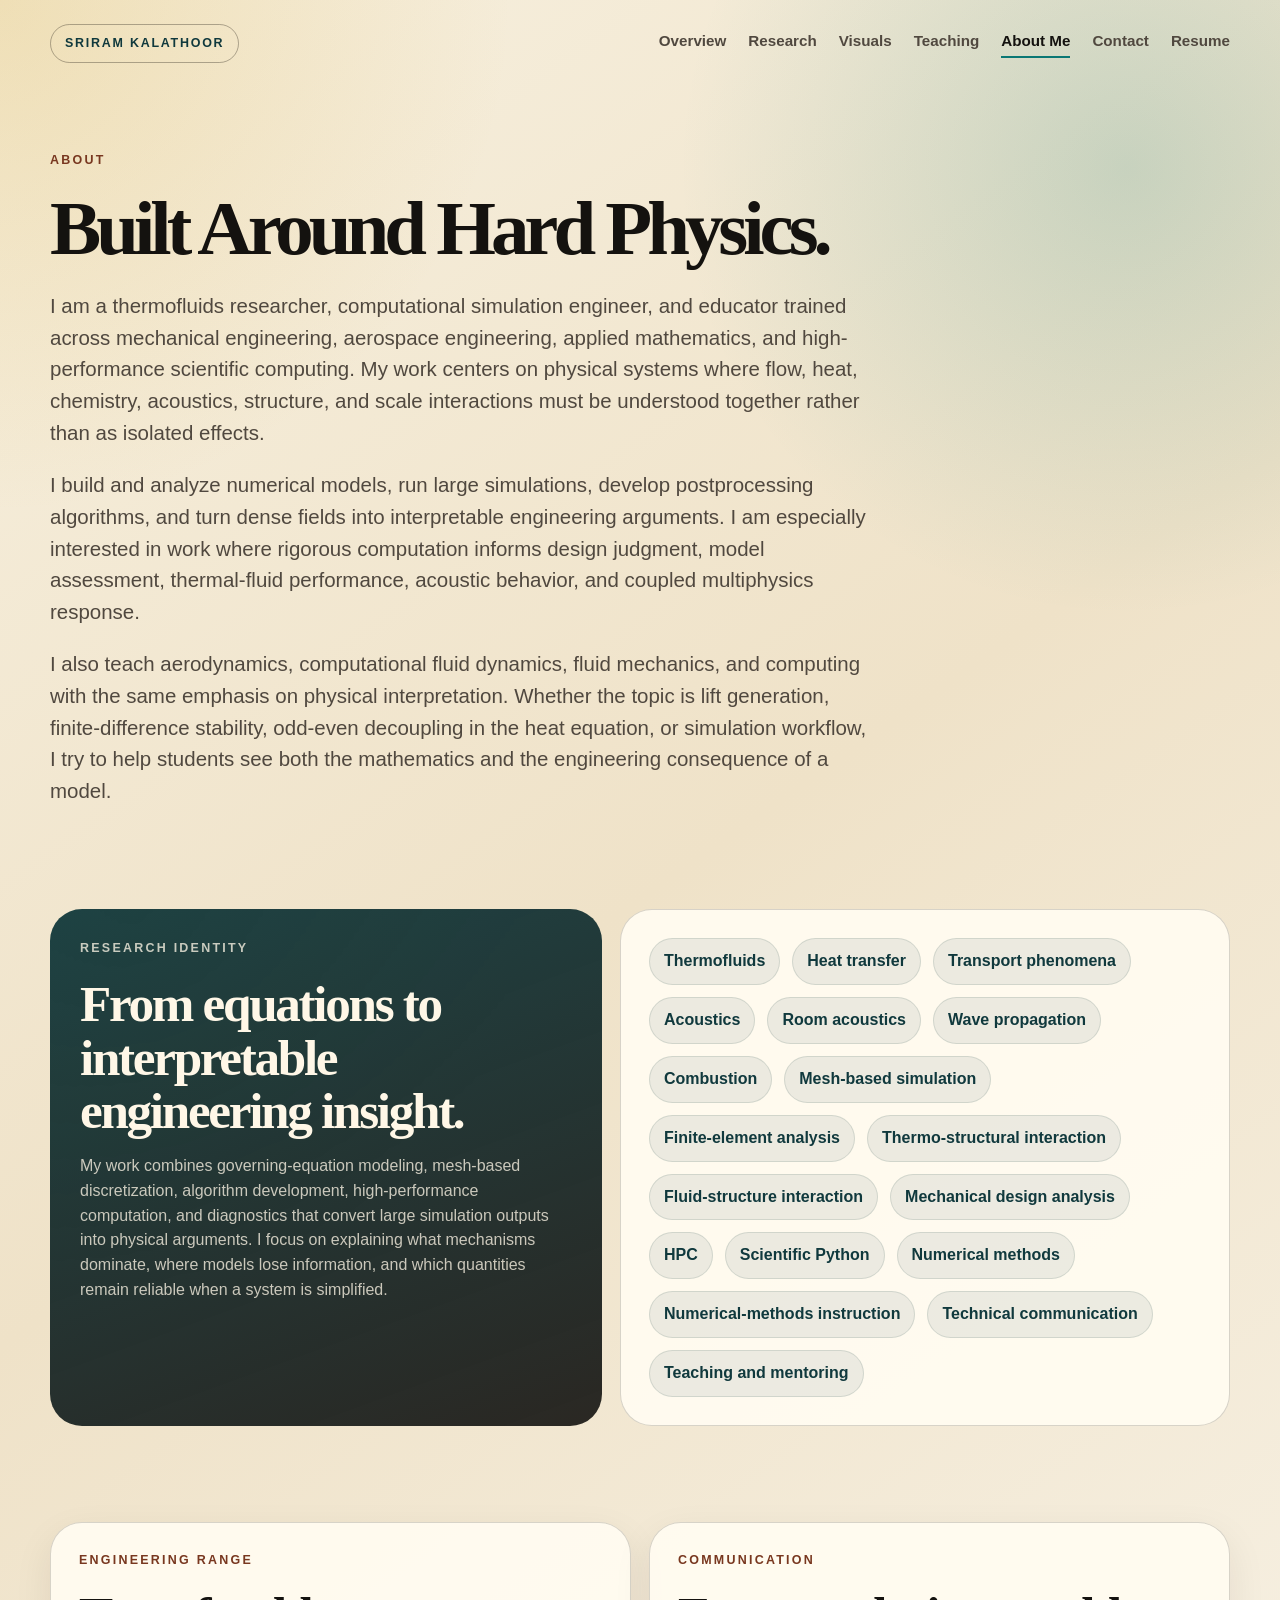
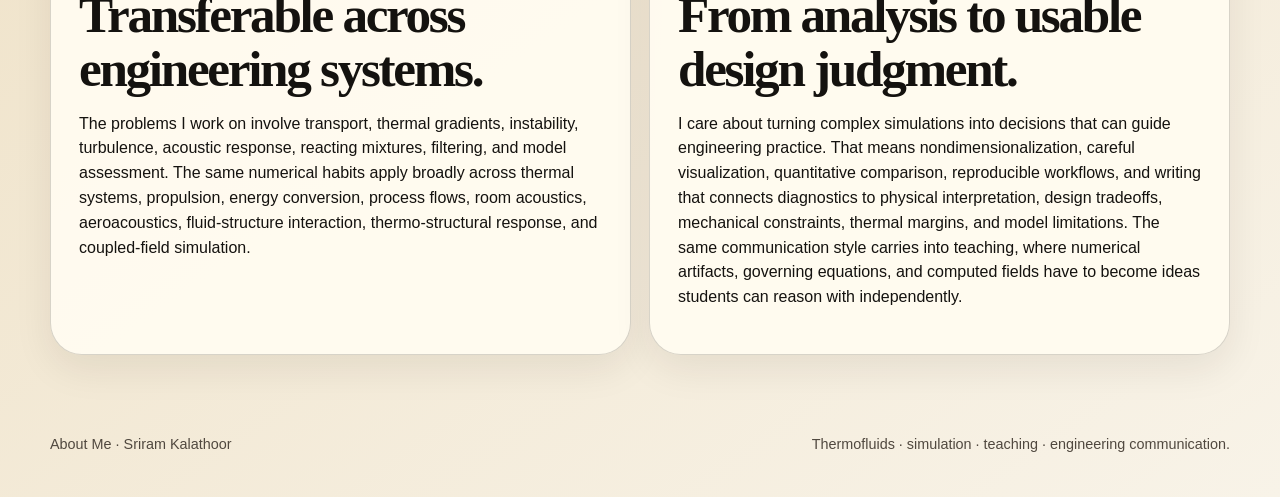
==== about.html @ eb6bb60a "Align page footers with content" ====
<!doctype html>
<html lang="en">
  <head>
    <meta charset="utf-8" />
    <meta name="viewport" content="width=device-width, initial-scale=1" />
    <title>About | Sriram Kalathoor</title>
    <meta
      name="description"
      content="About Sriram Kalathoor: thermofluids researcher, computational simulation engineer, instructor, mentor, and applied numerical-modeling specialist."
    />
    <link rel="stylesheet" href="styles.css?v=20260517-contact" />
  </head>
  <body>
    <header class="site-header">
      <nav class="nav">
        <a class="brand" href="index.html">Sriram Kalathoor</a>
        <div class="nav-links">
          <a href="index.html">Overview</a>
          <a href="research.html">Research</a>
          <a href="media.html">Visuals</a>
          <a href="teaching.html">Teaching</a>
          <a aria-current="page" href="about.html">About Me</a>
          <a href="contact.html">Contact</a>
          <a href="resume.html">Resume</a>
        </div>
      </nav>
    </header>

    <main>
      <section class="page-hero">
        <p class="eyebrow">About</p>
        <h1>Built Around Hard Physics.</h1>
        <p>
          I am a thermofluids researcher, computational simulation engineer, and educator trained across mechanical
          engineering, aerospace engineering, applied mathematics, and high-performance scientific computing. My work
          centers on physical systems where flow, heat, chemistry, acoustics, structure, and scale interactions must be
          understood together rather than as isolated effects.
        </p>
        <p>
          I build and analyze numerical models, run large simulations, develop postprocessing algorithms, and turn dense
          fields into interpretable engineering arguments. I am especially interested in work where rigorous computation
          informs design judgment, model assessment, thermal-fluid performance, acoustic behavior, and coupled
          multiphysics response.
        </p>
        <p>
          I also teach aerodynamics, computational fluid dynamics, fluid mechanics, and computing with the same emphasis
          on physical interpretation. Whether the topic is lift generation, finite-difference stability, odd-even
          decoupling in the heat equation, or simulation workflow, I try to help students see both the mathematics and
          the engineering consequence of a model.
        </p>
      </section>

      <section class="section split-section">
        <article class="callout">
          <p class="eyebrow">Research identity</p>
          <h2>From equations to interpretable engineering insight.</h2>
          <p>
            My work combines governing-equation modeling, mesh-based discretization, algorithm development,
            high-performance computation, and diagnostics that convert large simulation outputs into physical arguments.
            I focus on explaining what mechanisms dominate, where models lose information, and which quantities remain
            reliable when a system is simplified.
          </p>
        </article>
        <div class="capability-list">
          <span>Thermofluids</span>
          <span>Heat transfer</span>
          <span>Transport phenomena</span>
          <span>Acoustics</span>
          <span>Room acoustics</span>
          <span>Wave propagation</span>
          <span>Combustion</span>
          <span>Mesh-based simulation</span>
          <span>Finite-element analysis</span>
          <span>Thermo-structural interaction</span>
          <span>Fluid-structure interaction</span>
          <span>Mechanical design analysis</span>
          <span>HPC</span>
          <span>Scientific Python</span>
          <span>Numerical methods</span>
          <span>Numerical-methods instruction</span>
          <span>Technical communication</span>
          <span>Teaching and mentoring</span>
        </div>
      </section>

      <section class="section resume-grid">
        <article class="resume-panel">
          <p class="eyebrow">Engineering range</p>
          <h2>Transferable across engineering systems.</h2>
          <p>
            The problems I work on involve transport, thermal gradients, instability, turbulence, acoustic response,
            reacting mixtures, filtering, and model assessment. The same numerical habits apply broadly across thermal
            systems, propulsion, energy conversion, process flows, room acoustics, aeroacoustics, fluid-structure interaction,
            thermo-structural response, and coupled-field simulation.
          </p>
        </article>

        <article class="resume-panel">
          <p class="eyebrow">Communication</p>
          <h2>From analysis to usable design judgment.</h2>
          <p>
            I care about turning complex simulations into decisions that can guide engineering practice. That means
            nondimensionalization, careful visualization, quantitative comparison, reproducible workflows, and writing
            that connects diagnostics to physical interpretation, design tradeoffs, mechanical constraints, thermal
            margins, and model limitations. The same communication style carries into teaching, where numerical artifacts,
            governing equations, and computed fields have to become ideas students can reason with independently.
          </p>
        </article>
      </section>
    </main>

    <footer class="footer">
      <span>About Me · Sriram Kalathoor</span>
      <span>Thermofluids · simulation · teaching · engineering communication.</span>
    </footer>

    <script src="script.js"></script>
  </body>
</html>
---- styles.css ----
:root {
  --ink: #14120f;
  --ink-soft: #50483f;
  --paper: #f4efe4;
  --paper-deep: #e2d5bd;
  --panel: rgba(255, 251, 240, 0.82);
  --panel-strong: rgba(255, 251, 240, 0.96);
  --line: rgba(36, 30, 22, 0.18);
  --line-strong: rgba(36, 30, 22, 0.34);
  --ember: #b85f2a;
  --oxide: #78371f;
  --teal: #0a7774;
  --deep: #10393d;
  --gold: #d6a935;
  --shadow: 0 24px 70px rgba(41, 31, 18, 0.15);
  --radius-xl: 32px;
  --radius-lg: 22px;
  --radius-md: 16px;
  color-scheme: light;
}

* {
  box-sizing: border-box;
}

html {
  scroll-behavior: smooth;
}

body {
  margin: 0;
  background:
    radial-gradient(circle at top left, rgba(214, 169, 53, 0.24), transparent 32rem),
    radial-gradient(circle at 88% 8%, rgba(10, 119, 116, 0.18), transparent 28rem),
    linear-gradient(145deg, #f7f0df 0%, #efe2c8 45%, #f8f3e8 100%);
  color: var(--ink);
  font-family: "Avenir Next", "Gill Sans", "Trebuchet MS", sans-serif;
  line-height: 1.55;
  min-height: 100vh;
}

a {
  color: inherit;
  text-decoration: none;
}

button {
  font: inherit;
}

.site-shell {
  width: min(1180px, calc(100% - 40px));
  margin: 0 auto;
}

.site-header,
main,
.footer {
  width: min(1180px, calc(100% - 40px));
  margin: 0 auto;
}

.nav {
  align-items: center;
  display: flex;
  justify-content: space-between;
  padding: 24px 0 12px;
}

.brand {
  border: 1px solid var(--line-strong);
  border-radius: 999px;
  color: var(--deep);
  font-size: 0.78rem;
  font-weight: 800;
  letter-spacing: 0.14em;
  padding: 9px 14px;
  text-transform: uppercase;
}

.nav-links {
  align-items: center;
  display: flex;
  gap: 22px;
  color: var(--ink-soft);
  font-size: 0.95rem;
  font-weight: 700;
}

.nav-links a {
  border-bottom: 2px solid transparent;
  padding-bottom: 3px;
}

.nav-links a:hover {
  border-color: var(--ember);
  color: var(--ink);
}

.nav-links a[aria-current="page"] {
  border-color: var(--teal);
  color: var(--ink);
}

.hero {
  display: grid;
  gap: 38px;
  grid-template-columns: minmax(0, 1.25fr) minmax(320px, 0.75fr);
  padding: 72px 0 54px;
}

.hero-wide {
  grid-template-columns: minmax(0, 1.15fr) minmax(320px, 0.85fr);
}

.eyebrow {
  color: var(--oxide);
  font-size: 0.78rem;
  font-weight: 900;
  letter-spacing: 0.18em;
  margin: 0 0 18px;
  text-transform: uppercase;
}

h1,
h2,
h3 {
  font-family: "Iowan Old Style", "Palatino", "Georgia", serif;
  line-height: 1.05;
  margin: 0;
}

h1 {
  font-size: clamp(3rem, 7vw, 6.9rem);
  letter-spacing: -0.075em;
  max-width: 980px;
}

.hero-subtitle {
  color: var(--ink-soft);
  font-size: clamp(1.08rem, 2vw, 1.36rem);
  margin: 28px 0 0;
  max-width: 760px;
}

.hero-actions {
  display: flex;
  flex-wrap: wrap;
  gap: 12px;
  margin-top: 32px;
}

.button {
  align-items: center;
  border: 1px solid var(--line-strong);
  border-radius: 999px;
  display: inline-flex;
  font-weight: 850;
  min-height: 44px;
  padding: 11px 18px;
  transition: transform 180ms ease, box-shadow 180ms ease, background 180ms ease;
}

.button.primary {
  background: var(--ink);
  border-color: var(--ink);
  color: var(--paper);
  box-shadow: 0 12px 30px rgba(20, 18, 15, 0.18);
}

.button.secondary {
  background: rgba(255, 251, 240, 0.54);
  color: var(--deep);
}

.button:hover {
  transform: translateY(-2px);
}

.hero-card {
  align-self: end;
  background:
    linear-gradient(160deg, rgba(255, 251, 240, 0.9), rgba(255, 251, 240, 0.62)),
    repeating-linear-gradient(135deg, rgba(20, 18, 15, 0.05) 0 1px, transparent 1px 12px);
  border: 1px solid var(--line);
  border-radius: var(--radius-xl);
  box-shadow: var(--shadow);
  padding: 28px;
  position: relative;
  overflow: hidden;
}

.hero-panel {
  align-self: end;
  background:
    linear-gradient(160deg, rgba(255, 251, 240, 0.9), rgba(255, 251, 240, 0.62)),
    repeating-linear-gradient(135deg, rgba(20, 18, 15, 0.05) 0 1px, transparent 1px 12px);
  border: 1px solid var(--line);
  border-radius: var(--radius-xl);
  box-shadow: var(--shadow);
  display: grid;
  gap: 14px;
  overflow: hidden;
  padding: 28px;
  position: relative;
}

.hero-panel::before {
  background: linear-gradient(135deg, var(--ember), var(--teal));
  border-radius: 999px;
  content: "";
  height: 150px;
  opacity: 0.18;
  position: absolute;
  right: -55px;
  top: -55px;
  width: 150px;
}

.orb {
  border-radius: 999px;
  filter: blur(2px);
  opacity: 0.38;
  position: absolute;
}

.orb-one {
  background: var(--gold);
  height: 110px;
  left: -46px;
  top: 24px;
  width: 110px;
}

.orb-two {
  background: var(--teal);
  bottom: -52px;
  height: 140px;
  right: 60px;
  width: 140px;
}

.hero-panel .metric {
  backdrop-filter: blur(10px);
  position: relative;
  z-index: 1;
}

.metric-value {
  display: block;
  font-family: "Iowan Old Style", "Palatino", "Georgia", serif;
  font-size: 2rem;
  font-weight: 900;
  line-height: 1;
}

.metric-label {
  color: var(--ink-soft);
  display: block;
  font-size: 0.84rem;
  font-weight: 750;
  margin-top: 7px;
}

.hero-text {
  color: var(--ink-soft);
  font-size: clamp(1.08rem, 2vw, 1.36rem);
  margin: 28px 0 0;
  max-width: 760px;
}

.hero-card::before {
  background: linear-gradient(135deg, var(--ember), var(--teal));
  border-radius: 999px;
  content: "";
  height: 130px;
  opacity: 0.18;
  position: absolute;
  right: -45px;
  top: -45px;
  width: 130px;
}

.metric-grid {
  display: grid;
  gap: 14px;
  grid-template-columns: repeat(2, minmax(0, 1fr));
  margin-top: 22px;
}

.metric {
  background: rgba(255, 251, 240, 0.68);
  border: 1px solid var(--line);
  border-radius: 18px;
  padding: 16px;
}

.metric strong {
  display: block;
  font-family: "Iowan Old Style", "Palatino", "Georgia", serif;
  font-size: 2rem;
  line-height: 1;
}

.metric span {
  color: var(--ink-soft);
  display: block;
  font-size: 0.84rem;
  font-weight: 750;
  margin-top: 7px;
}

.section {
  padding: 48px 0;
}

.page-hero {
  padding: 76px 0 34px;
}

.page-hero h1 {
  font-size: clamp(2.7rem, 6vw, 5.8rem);
  letter-spacing: -0.065em;
  max-width: 980px;
}

.page-hero p:not(.eyebrow) {
  color: var(--ink-soft);
  font-size: clamp(1.05rem, 2vw, 1.28rem);
  max-width: 820px;
}

.section-header {
  align-items: end;
  display: flex;
  gap: 24px;
  justify-content: space-between;
  margin-bottom: 24px;
}

.section-heading {
  margin-bottom: 24px;
}

.section-heading h2 {
  font-size: clamp(2rem, 4vw, 3.5rem);
  letter-spacing: -0.045em;
  max-width: 920px;
}

.section-heading p:not(.eyebrow),
.section-note {
  color: var(--ink-soft);
  max-width: 680px;
}

.section-header h2 {
  font-size: clamp(2rem, 4vw, 3.5rem);
  letter-spacing: -0.045em;
}

.section-header p {
  color: var(--ink-soft);
  margin: 0;
  max-width: 560px;
}

.theme-grid {
  display: grid;
  gap: 16px;
  grid-template-columns: repeat(4, minmax(0, 1fr));
}

.theme-card {
  background: var(--panel);
  border: 1px solid var(--line);
  border-radius: var(--radius-lg);
  padding: 22px;
}

.theme-card h3 {
  font-size: 1.45rem;
  letter-spacing: -0.025em;
}

.theme-card p {
  color: var(--ink-soft);
  margin: 12px 0 0;
}

.split-section {
  align-items: stretch;
  display: grid;
  gap: 18px;
  grid-template-columns: minmax(0, 0.95fr) minmax(0, 1.05fr);
}

.callout {
  background:
    linear-gradient(160deg, rgba(16, 57, 61, 0.94), rgba(20, 18, 15, 0.9)),
    radial-gradient(circle at 15% 0%, rgba(214, 169, 53, 0.34), transparent 24rem);
  border-radius: var(--radius-xl);
  color: #fff7e7;
  padding: 30px;
}

.callout .eyebrow,
.callout p {
  color: rgba(255, 247, 231, 0.76);
}

.callout h2 {
  font-size: clamp(2rem, 4vw, 3.6rem);
  letter-spacing: -0.045em;
}

.capability-list {
  align-content: start;
  background: var(--panel-strong);
  border: 1px solid var(--line);
  border-radius: var(--radius-xl);
  display: flex;
  flex-wrap: wrap;
  gap: 12px;
  padding: 28px;
}

.capability-list span {
  background: rgba(16, 57, 61, 0.08);
  border: 1px solid rgba(16, 57, 61, 0.12);
  border-radius: 999px;
  color: var(--deep);
  font-weight: 850;
  padding: 10px 14px;
}

.research-grid {
  display: grid;
  gap: 16px;
  grid-template-columns: repeat(4, minmax(0, 1fr));
}

.research-card {
  background: var(--panel);
  border: 1px solid var(--line);
  border-radius: var(--radius-lg);
  min-height: 260px;
  padding: 22px;
}

.research-card h3 {
  font-size: 1.45rem;
  letter-spacing: -0.025em;
  margin-top: 30px;
}

.research-card p {
  color: var(--ink-soft);
  margin: 12px 0 0;
}

.card-index {
  color: var(--ember);
  font-family: "Iowan Old Style", "Palatino", "Georgia", serif;
  font-size: 2.2rem;
  font-weight: 900;
}

.filters {
  display: flex;
  flex-wrap: wrap;
  gap: 10px;
  margin-bottom: 24px;
}

.filter-button {
  background: rgba(255, 251, 240, 0.55);
  border: 1px solid var(--line);
  border-radius: 999px;
  color: var(--ink-soft);
  cursor: pointer;
  font-size: 0.9rem;
  font-weight: 850;
  padding: 10px 14px;
}

.filter-button.active {
  background: var(--deep);
  border-color: var(--deep);
  color: #fff8e7;
}

.paper-grid {
  display: grid;
  gap: 18px;
  grid-template-columns: repeat(3, minmax(0, 1fr));
}

.compact-heading {
  margin-top: 28px;
}

.case-grid {
  display: grid;
  gap: 20px;
  grid-template-columns: repeat(2, minmax(0, 1fr));
  margin-bottom: 36px;
}

.mixed-research-grid {
  display: grid;
  gap: 18px;
  grid-template-columns: repeat(3, minmax(0, 1fr));
}

.mixed-research-grid .case-card,
.mixed-research-grid .paper-card {
  min-height: 330px;
}

.mixed-research-grid .case-card {
  border-radius: var(--radius-lg);
  padding: 22px;
}

.mixed-research-grid .case-card h3 {
  font-size: 1.46rem;
  letter-spacing: -0.025em;
}

.mixed-research-grid .case-media img,
.mixed-research-grid .case-media video,
.mixed-research-grid .inline-figure img {
  height: 225px;
  max-height: none;
}

.mixed-research-grid .case-media.two-up {
  grid-template-columns: repeat(2, minmax(0, 1fr));
}

.case-card {
  background:
    linear-gradient(180deg, var(--panel-strong), rgba(255, 251, 240, 0.74)),
    linear-gradient(90deg, rgba(10, 119, 116, 0.08), transparent);
  border: 1px solid var(--line);
  border-radius: var(--radius-xl);
  box-shadow: 0 14px 38px rgba(41, 31, 18, 0.08);
  display: flex;
  flex-direction: column;
  gap: 14px;
  padding: 20px;
}

.case-card.hidden {
  display: none;
}

.case-card h3 {
  font-size: clamp(1.6rem, 3vw, 2.25rem);
  letter-spacing: -0.035em;
}

.case-card p {
  color: var(--ink-soft);
  margin: 0;
}

.stacked-flow-card .case-media img,
.stacked-flow-card .case-media video {
  max-height: 260px;
}

.case-media {
  display: grid;
  gap: 10px;
}

.case-media.two-up {
  grid-template-columns: repeat(2, minmax(0, 1fr));
}

.case-media img,
.case-media video,
.inline-figure img {
  background: rgba(20, 18, 15, 0.08);
  border: 1px solid var(--line);
  border-radius: 18px;
  display: block;
  height: 100%;
  max-height: 330px;
  object-fit: cover;
  width: 100%;
}

.case-media video {
  aspect-ratio: 16 / 9;
}

.inline-figure {
  margin: auto 0 0;
}

.paper-card {
  background:
    linear-gradient(180deg, var(--panel-strong), rgba(255, 251, 240, 0.72)),
    linear-gradient(90deg, rgba(184, 95, 42, 0.1), transparent);
  border: 1px solid var(--line);
  border-radius: var(--radius-lg);
  box-shadow: 0 14px 38px rgba(41, 31, 18, 0.08);
  display: flex;
  flex-direction: column;
  min-height: 310px;
  padding: 22px;
  transition: border-color 180ms ease, transform 180ms ease, opacity 180ms ease;
}

.paper-card.hidden {
  display: none;
}

.paper-card:hover {
  border-color: rgba(184, 95, 42, 0.62);
  transform: translateY(-4px);
}

.paper-kicker {
  color: var(--teal);
  font-size: 0.76rem;
  font-weight: 900;
  letter-spacing: 0.13em;
  text-transform: uppercase;
}

.paper-card h3 {
  font-size: 1.46rem;
  letter-spacing: -0.025em;
  margin-top: 12px;
}

.paper-card p {
  color: var(--ink-soft);
  margin: 14px 0 0;
}

.paper-card.feature {
  background:
    linear-gradient(160deg, rgba(16, 57, 61, 0.94), rgba(20, 18, 15, 0.9)),
    radial-gradient(circle at 20% 0%, rgba(214, 169, 53, 0.34), transparent 26rem);
  color: #fff7e7;
}

.paper-card.feature p,
.paper-card.feature .paper-tag {
  color: rgba(255, 247, 231, 0.74);
}

.paper-card.feature .tag {
  background: rgba(255, 247, 231, 0.08);
  border-color: rgba(255, 247, 231, 0.18);
  color: #fff7e7;
}

.paper-card.feature a,
.paper-card.feature .paper-link {
  color: #ffe1a0;
}

.mixed-research-grid .accent-card {
  background:
    linear-gradient(160deg, rgba(16, 57, 61, 0.94), rgba(20, 18, 15, 0.9)),
    radial-gradient(circle at 20% 0%, rgba(214, 169, 53, 0.34), transparent 26rem);
  color: #fff7e7;
}

.mixed-research-grid .accent-card p,
.mixed-research-grid .accent-card .paper-tag {
  color: rgba(255, 247, 231, 0.74);
}

.mixed-research-grid .accent-card .visual-slot,
.mixed-research-grid .accent-card .case-media img,
.mixed-research-grid .accent-card .case-media video,
.mixed-research-grid .accent-card .inline-figure img {
  border-color: rgba(255, 247, 231, 0.28);
}

.paper-tag {
  color: var(--teal);
  font-size: 0.76rem;
  font-weight: 900;
  letter-spacing: 0.13em;
  text-transform: uppercase;
}

.paper-card > a {
  border-bottom: 2px solid rgba(184, 95, 42, 0.45);
  color: var(--oxide);
  font-weight: 900;
  margin-top: auto;
  padding-top: 20px;
  width: fit-content;
}

.paper-card > a:hover {
  border-color: currentColor;
}

.visual-slot {
  background:
    linear-gradient(135deg, rgba(214, 169, 53, 0.16), rgba(10, 119, 116, 0.12)),
    repeating-linear-gradient(135deg, rgba(20, 18, 15, 0.05) 0 1px, transparent 1px 10px);
  border: 1px dashed var(--line-strong);
  border-radius: 16px;
  color: var(--ink-soft);
  font-size: 0.88rem;
  font-weight: 760;
  margin-top: auto;
  padding: 14px;
}

.visual-slot.image-slot {
  border-style: solid;
  margin: auto 0 0;
  overflow: hidden;
  padding: 0;
}

.visual-slot.image-slot img {
  display: block;
  height: 225px;
  object-fit: cover;
  width: 100%;
}

.paper-card.feature .visual-slot {
  border-color: rgba(255, 247, 231, 0.28);
  color: rgba(255, 247, 231, 0.82);
}

.tag-row {
  display: flex;
  flex-wrap: wrap;
  gap: 8px;
  margin-top: 18px;
}

.tag {
  background: rgba(16, 57, 61, 0.08);
  border: 1px solid rgba(16, 57, 61, 0.12);
  border-radius: 999px;
  color: var(--deep);
  font-size: 0.72rem;
  font-weight: 850;
  padding: 6px 9px;
}

.paper-actions {
  display: flex;
  gap: 10px;
  margin-top: auto;
  padding-top: 20px;
}

.paper-link {
  border-bottom: 2px solid rgba(184, 95, 42, 0.45);
  color: var(--oxide);
  font-weight: 900;
}

.paper-link:hover {
  border-color: var(--oxide);
}

.capability-panel {
  background: rgba(20, 18, 15, 0.9);
  border-radius: var(--radius-xl);
  box-shadow: var(--shadow);
  color: #fff7e7;
  display: grid;
  gap: 18px;
  grid-template-columns: repeat(3, minmax(0, 1fr));
  padding: 28px;
}

.method-list {
  background: rgba(20, 18, 15, 0.9);
  border-radius: var(--radius-xl);
  box-shadow: var(--shadow);
  color: #fff7e7;
  display: flex;
  flex-wrap: wrap;
  gap: 12px;
  padding: 28px;
}

.method-list span {
  border: 1px solid rgba(255, 247, 231, 0.16);
  border-radius: 999px;
  color: rgba(255, 247, 231, 0.86);
  font-weight: 800;
  padding: 10px 14px;
}

.media-grid {
  display: grid;
  gap: 18px;
  grid-template-columns: repeat(3, minmax(0, 1fr));
}

.media-card {
  background: var(--panel-strong);
  border: 1px solid var(--line);
  border-radius: var(--radius-lg);
  box-shadow: 0 14px 38px rgba(41, 31, 18, 0.08);
  padding: 20px;
}

.media-card.large {
  grid-column: 1 / -1;
}

.media-card h2 {
  font-size: clamp(1.5rem, 3vw, 2.5rem);
  letter-spacing: -0.035em;
  margin-top: 18px;
}

.media-card p {
  color: var(--ink-soft);
}

.media-placeholder {
  align-items: center;
  aspect-ratio: 16 / 7;
  background:
    radial-gradient(circle at 22% 35%, rgba(184, 95, 42, 0.34), transparent 18rem),
    radial-gradient(circle at 76% 55%, rgba(10, 119, 116, 0.26), transparent 20rem),
    linear-gradient(135deg, rgba(20, 18, 15, 0.9), rgba(16, 57, 61, 0.82));
  border-radius: 20px;
  color: rgba(255, 247, 231, 0.9);
  display: flex;
  font-family: "Iowan Old Style", "Palatino", "Georgia", serif;
  font-size: clamp(2rem, 6vw, 4.5rem);
  justify-content: center;
  letter-spacing: -0.06em;
  overflow: hidden;
  position: relative;
}

.media-placeholder::after {
  background: repeating-linear-gradient(90deg, rgba(255, 247, 231, 0.09) 0 1px, transparent 1px 22px);
  content: "";
  inset: 0;
  position: absolute;
}

.media-placeholder span {
  position: relative;
  z-index: 1;
}

.media-placeholder.compact {
  aspect-ratio: 4 / 3;
  font-size: clamp(1.7rem, 4vw, 3.2rem);
}

.resume-grid {
  display: grid;
  gap: 18px;
  grid-template-columns: repeat(2, minmax(0, 1fr));
}

.resume-panel {
  background: var(--panel-strong);
  border: 1px solid var(--line);
  border-radius: var(--radius-xl);
  box-shadow: 0 14px 38px rgba(41, 31, 18, 0.08);
  padding: 28px;
}

.resume-panel h2 {
  font-size: clamp(1.8rem, 4vw, 3.2rem);
  letter-spacing: -0.045em;
}

.teaching-demo-grid {
  align-items: stretch;
  display: grid;
  gap: 18px;
  grid-template-columns: minmax(0, 1.35fr) minmax(320px, 0.65fr);
}

.teaching-video-card {
  background:
    linear-gradient(160deg, rgba(20, 18, 15, 0.92), rgba(16, 57, 61, 0.78)),
    radial-gradient(circle at 16% 20%, rgba(214, 169, 53, 0.24), transparent 22rem);
  border: 1px solid rgba(20, 18, 15, 0.12);
  border-radius: var(--radius-xl);
  box-shadow: var(--shadow);
  padding: 16px;
}

.teaching-video-card video {
  background: #14120f;
  border-radius: 18px;
  display: block;
  width: 100%;
}

.clean-list,
.publication-list {
  color: var(--ink-soft);
  margin: 18px 0 0;
  padding-left: 1.2rem;
}

.clean-list li,
.publication-list li {
  margin: 0 0 10px;
}

.publication-list {
  background: var(--panel-strong);
  border: 1px solid var(--line);
  border-radius: var(--radius-xl);
  padding: 28px 32px 28px 52px;
}

.publication-list span {
  color: var(--ink);
  font-weight: 850;
}

.publication-list a {
  border-bottom: 2px solid rgba(184, 95, 42, 0.38);
  color: var(--oxide);
}

.publication-list a:hover {
  border-color: var(--oxide);
}

.resume-hero h1 {
  letter-spacing: -0.055em;
}

.contact-strip {
  display: flex;
  flex-wrap: wrap;
  gap: 10px;
  margin-top: 24px;
}

.contact-strip a {
  background: rgba(255, 251, 240, 0.62);
  border: 1px solid var(--line);
  border-radius: 999px;
  color: var(--deep);
  font-weight: 850;
  padding: 9px 13px;
}

.contact-layout {
  align-items: start;
  display: grid;
  gap: 18px;
  grid-template-columns: minmax(0, 0.85fr) minmax(360px, 1.15fr);
}

.contact-methods {
  display: grid;
  gap: 18px;
}

.contact-link-list {
  display: grid;
  gap: 10px;
  margin-top: 18px;
}

.contact-link-list a {
  background: rgba(255, 251, 240, 0.62);
  border: 1px solid var(--line);
  border-radius: 999px;
  color: var(--deep);
  font-weight: 850;
  padding: 10px 14px;
  width: fit-content;
}

address {
  color: var(--ink-soft);
  font-style: normal;
  line-height: 1.65;
  margin-top: 18px;
}

.contact-form-card {
  background:
    linear-gradient(160deg, rgba(16, 57, 61, 0.94), rgba(20, 18, 15, 0.9)),
    radial-gradient(circle at 15% 0%, rgba(214, 169, 53, 0.34), transparent 24rem);
  border-radius: var(--radius-xl);
  box-shadow: var(--shadow);
  color: #fff7e7;
  padding: 30px;
}

.contact-form-card .eyebrow,
.contact-form-card p {
  color: rgba(255, 247, 231, 0.76);
}

.contact-form-card h2 {
  font-size: clamp(2rem, 4vw, 3.6rem);
  letter-spacing: -0.045em;
}

.contact-form-card form {
  display: grid;
  gap: 16px;
  margin-top: 28px;
}

.form-field {
  background: rgba(255, 247, 231, 0.08);
  border: 1px solid rgba(255, 247, 231, 0.16);
  border-radius: 22px;
  box-shadow: inset 0 1px 0 rgba(255, 247, 231, 0.08);
  color: rgba(255, 247, 231, 0.88);
  display: grid;
  font-weight: 850;
  gap: 12px;
  padding: 16px;
}

.field-label {
  align-items: baseline;
  display: flex;
  gap: 8px;
}

.field-label span {
  color: rgba(255, 247, 231, 0.58);
  font-size: 0.86rem;
  font-weight: 700;
}

.contact-form-card input,
.contact-form-card textarea {
  background: rgba(255, 251, 240, 0.98);
  border: 1px solid rgba(255, 247, 231, 0.22);
  border-radius: 18px;
  box-shadow: 0 8px 24px rgba(20, 18, 15, 0.16);
  color: var(--ink);
  font: inherit;
  font-size: 1.02rem;
  min-height: 62px;
  padding: 18px 18px;
  width: 100%;
}

.contact-form-card input::placeholder,
.contact-form-card textarea::placeholder {
  color: rgba(20, 18, 15, 0.42);
}

.contact-form-card input:focus,
.contact-form-card textarea:focus {
  border-color: rgba(214, 169, 53, 0.92);
  box-shadow: 0 0 0 4px rgba(214, 169, 53, 0.2), 0 10px 28px rgba(20, 18, 15, 0.18);
  outline: none;
}

.contact-form-card textarea {
  line-height: 1.55;
  min-height: 360px;
  resize: both;
}

.contact-form-card .button {
  cursor: pointer;
  justify-content: center;
  margin-top: 4px;
  min-height: 50px;
  padding-inline: 22px;
  width: fit-content;
}

.form-honey {
  display: none;
}

.cv-section {
  padding: 34px 0;
}

.cv-section h2 {
  border-bottom: 1px solid var(--line-strong);
  font-size: clamp(1.8rem, 4vw, 3.2rem);
  letter-spacing: -0.045em;
  margin-bottom: 18px;
  padding-bottom: 10px;
}

.cv-list {
  display: grid;
  gap: 12px;
}

.cv-item {
  align-items: start;
  background: var(--panel-strong);
  border: 1px solid var(--line);
  border-radius: var(--radius-lg);
  display: grid;
  gap: 20px;
  grid-template-columns: minmax(0, 1fr) auto;
  padding: 20px;
}

.cv-item h3 {
  font-size: 1.35rem;
  letter-spacing: -0.02em;
}

.cv-item p {
  color: var(--ink-soft);
  margin: 8px 0 0;
}

.cv-item > span {
  color: var(--oxide);
  font-weight: 900;
  white-space: nowrap;
}

.skill-cloud {
  background: var(--panel-strong);
  border: 1px solid var(--line);
  border-radius: var(--radius-xl);
  display: flex;
  flex-wrap: wrap;
  gap: 10px;
  padding: 22px;
}

.skill-cloud span {
  background: rgba(16, 57, 61, 0.08);
  border: 1px solid rgba(16, 57, 61, 0.12);
  border-radius: 999px;
  color: var(--deep);
  font-weight: 850;
  padding: 9px 12px;
}

.publication-list.compact {
  margin-top: 0;
}

.quote-section {
  padding-top: 34px;
}

.quote-grid {
  display: grid;
  gap: 16px;
  grid-template-columns: repeat(3, minmax(0, 1fr));
}

.quote-grid blockquote {
  background: var(--panel-strong);
  border: 1px solid var(--line);
  border-left: 5px solid var(--teal);
  border-radius: var(--radius-lg);
  color: var(--ink-soft);
  font-family: "Iowan Old Style", "Palatino", "Georgia", serif;
  font-size: 1.18rem;
  line-height: 1.5;
  margin: 0;
  padding: 22px;
}

.capability {
  border: 1px solid rgba(255, 247, 231, 0.14);
  border-radius: 20px;
  padding: 20px;
}

.capability h3 {
  font-size: 1.35rem;
}

.capability p {
  color: rgba(255, 247, 231, 0.72);
  margin: 12px 0 0;
}

.contact-card {
  align-items: center;
  background: var(--panel-strong);
  border: 1px solid var(--line);
  border-radius: var(--radius-xl);
  display: flex;
  gap: 22px;
  justify-content: space-between;
  padding: 28px;
}

.contact {
  align-items: center;
  background: var(--panel-strong);
  border: 1px solid var(--line);
  border-radius: var(--radius-xl);
  display: flex;
  gap: 22px;
  justify-content: space-between;
  margin-bottom: 48px;
  padding: 28px;
}

.contact p:not(.eyebrow) {
  color: var(--ink-soft);
  margin: 12px 0 0;
  max-width: 760px;
}

.contact-card p {
  color: var(--ink-soft);
  margin: 8px 0 0;
  max-width: 720px;
}

.footer {
  color: var(--ink-soft);
  display: flex;
  gap: 16px;
  justify-content: space-between;
  font-size: 0.9rem;
  padding: 30px 0 42px;
}

.reveal {
  opacity: 0;
  transform: translateY(18px);
  transition: opacity 520ms ease, transform 520ms ease;
}

.reveal.visible {
  opacity: 1;
  transform: translateY(0);
}

@media (max-width: 980px) {
  .hero,
  .theme-grid,
  .research-grid,
  .paper-grid,
  .case-grid,
  .mixed-research-grid,
  .capability-panel,
  .split-section,
  .teaching-demo-grid,
  .contact-layout,
  .media-grid,
  .resume-grid,
  .quote-grid {
    grid-template-columns: 1fr 1fr;
  }

  .hero-copy {
    grid-column: 1 / -1;
  }
}

@media (max-width: 720px) {
  .site-shell {
    width: min(100% - 28px, 1180px);
  }

  .nav,
  .section-header,
  .contact-card {
    align-items: flex-start;
    flex-direction: column;
  }

  .nav-links {
    flex-wrap: wrap;
    gap: 14px;
  }

  .hero,
  .theme-grid,
  .research-grid,
  .paper-grid,
  .case-grid,
  .mixed-research-grid,
  .capability-panel,
  .metric-grid,
  .split-section,
  .teaching-demo-grid,
  .contact-layout,
  .media-grid,
  .resume-grid,
  .quote-grid {
    grid-template-columns: 1fr;
  }

  .hero {
    padding-top: 42px;
  }

  .paper-card {
    min-height: auto;
  }

  .case-media.two-up {
    grid-template-columns: 1fr;
  }

  .cv-item {
    grid-template-columns: 1fr;
  }

  .cv-item > span {
    white-space: normal;
  }

  .footer {
    flex-direction: column;
  }
}
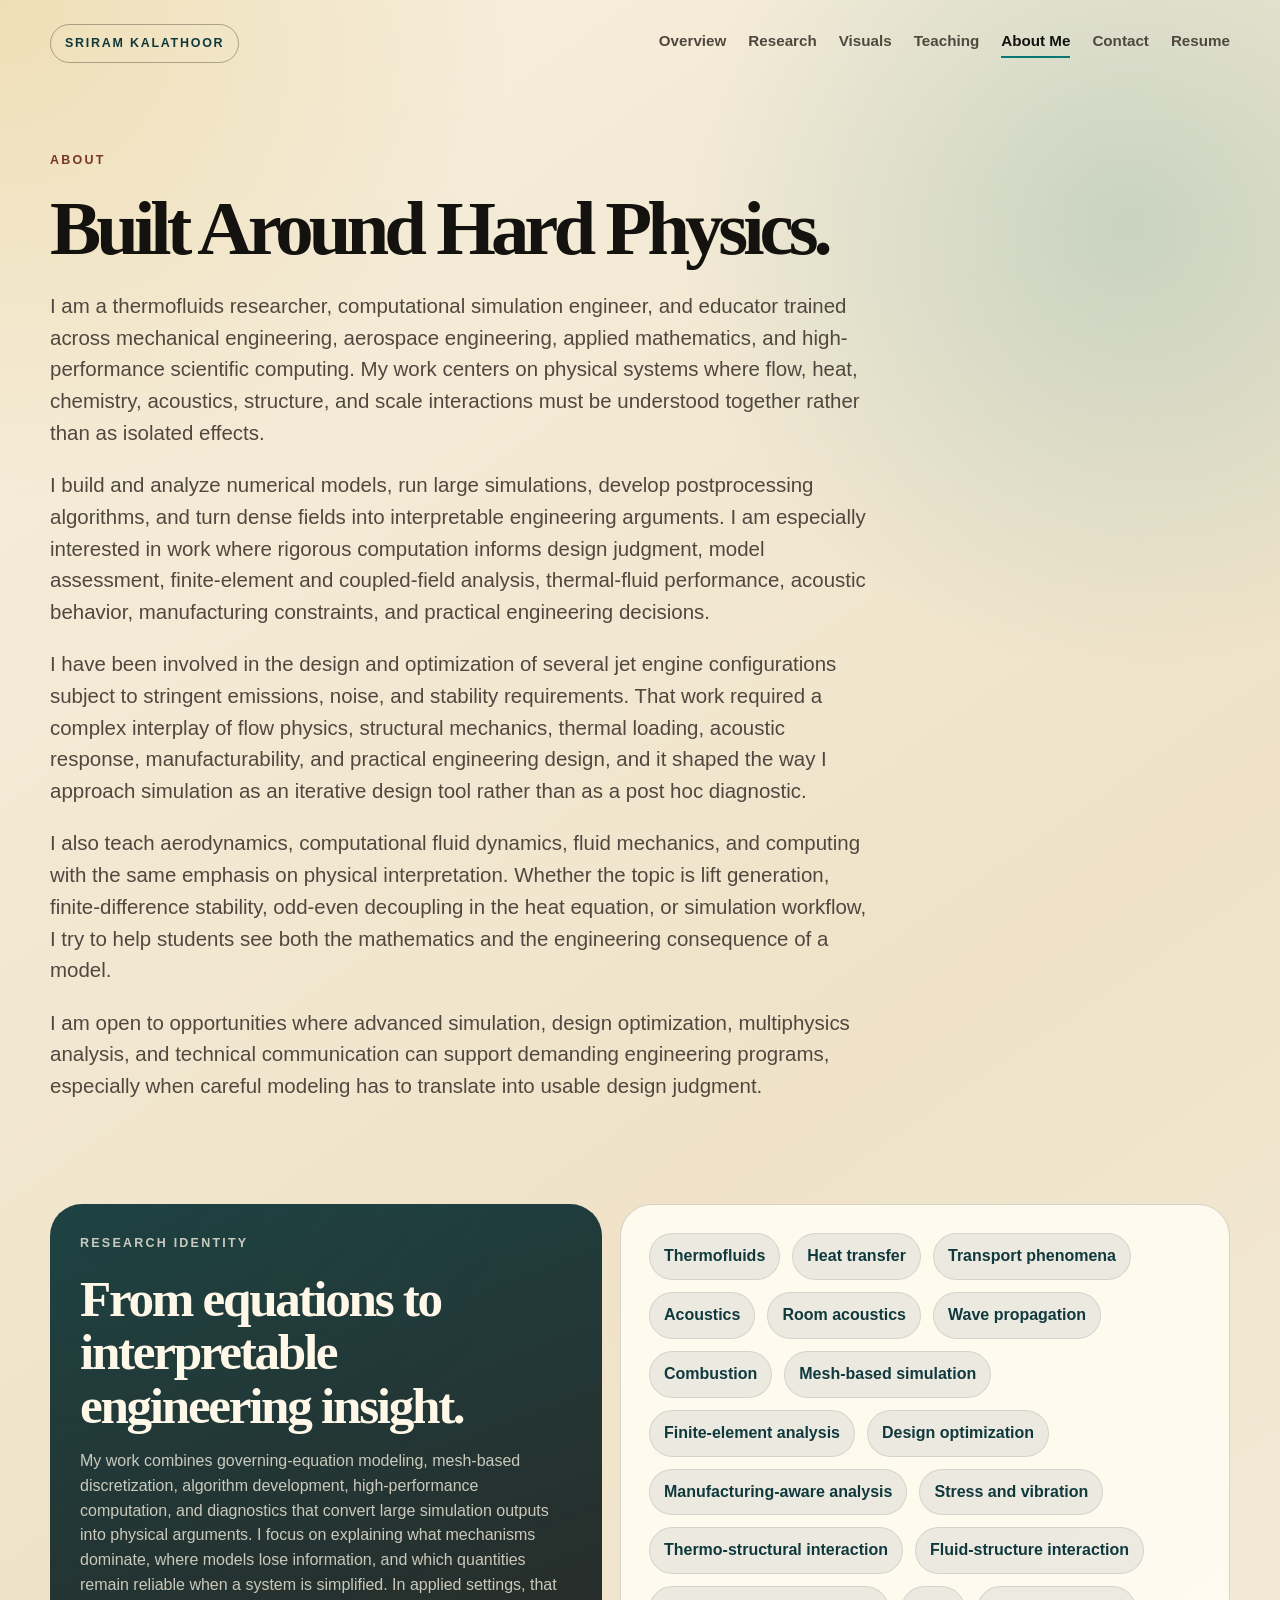
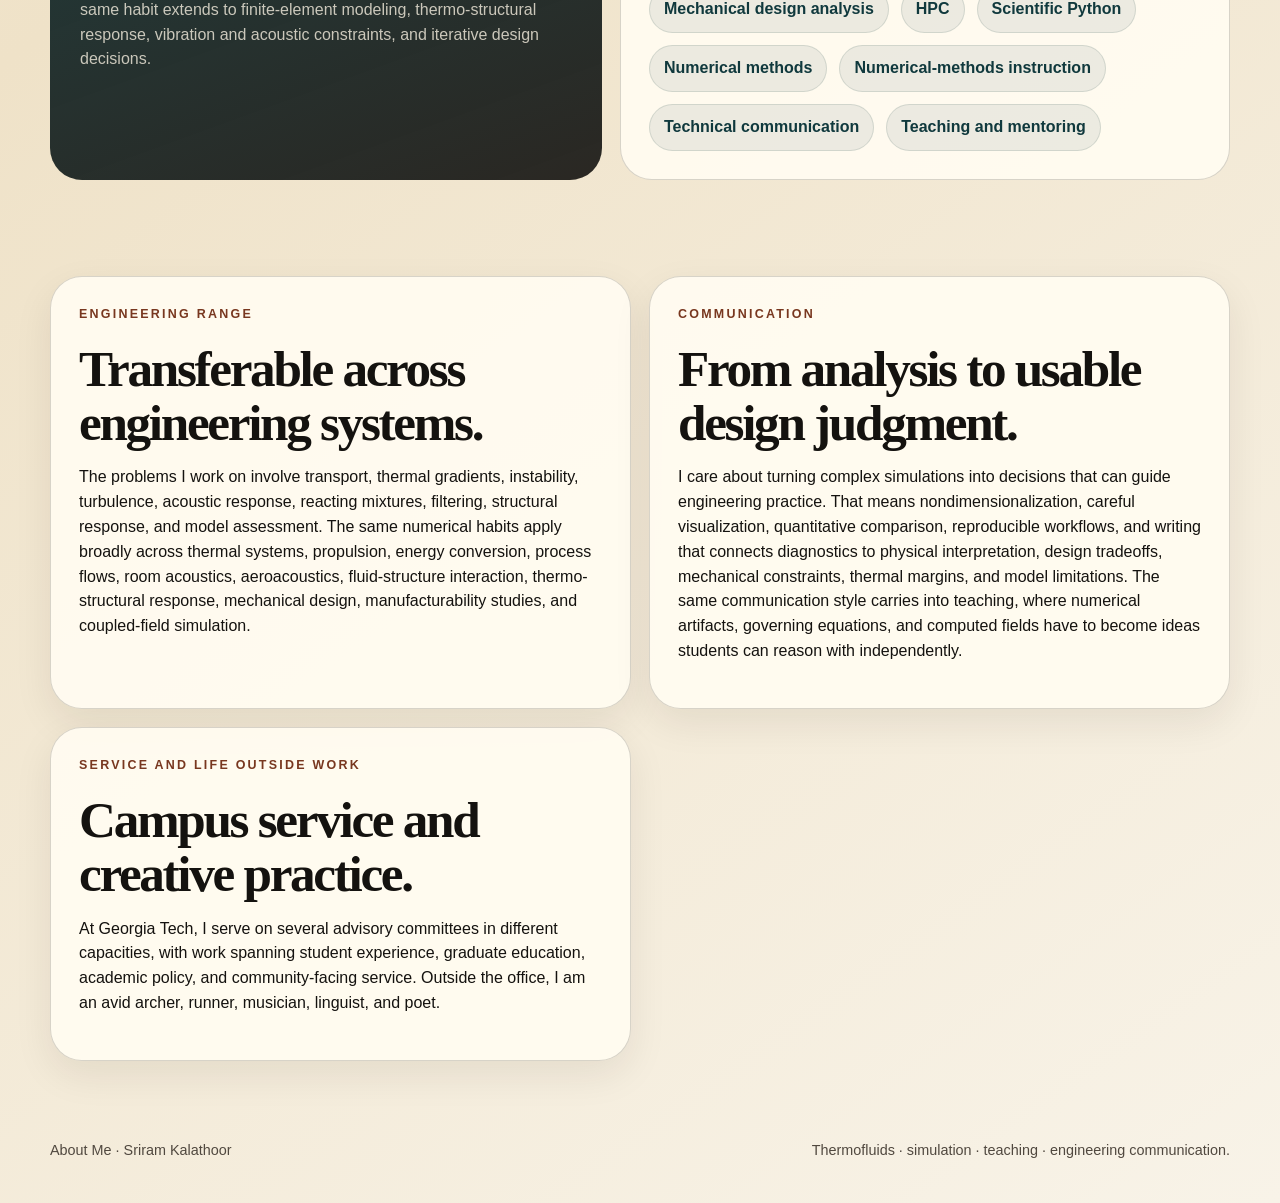
==== commit 17d75acb: "Update portfolio positioning and contact form" ====
--- a/about.html
+++ b/about.html
@@ -8,7 +8,7 @@
       name="description"
       content="About Sriram Kalathoor: thermofluids researcher, computational simulation engineer, instructor, mentor, and applied numerical-modeling specialist."
     />
-    <link rel="stylesheet" href="styles.css?v=20260517-contact" />
+    <link rel="stylesheet" href="styles.css?v=20260520-opportunities" />
   </head>
   <body>
     <header class="site-header">
@@ -39,14 +39,25 @@
         <p>
           I build and analyze numerical models, run large simulations, develop postprocessing algorithms, and turn dense
           fields into interpretable engineering arguments. I am especially interested in work where rigorous computation
-          informs design judgment, model assessment, thermal-fluid performance, acoustic behavior, and coupled
-          multiphysics response.
+          informs design judgment, model assessment, finite-element and coupled-field analysis, thermal-fluid
+          performance, acoustic behavior, manufacturing constraints, and practical engineering decisions.
+        </p>
+        <p>
+          I have been involved in the design and optimization of several jet engine configurations subject to stringent
+          emissions, noise, and stability requirements. That work required a complex interplay of flow physics,
+          structural mechanics, thermal loading, acoustic response, manufacturability, and practical engineering design,
+          and it shaped the way I approach simulation as an iterative design tool rather than as a post hoc diagnostic.
         </p>
         <p>
           I also teach aerodynamics, computational fluid dynamics, fluid mechanics, and computing with the same emphasis
           on physical interpretation. Whether the topic is lift generation, finite-difference stability, odd-even
           decoupling in the heat equation, or simulation workflow, I try to help students see both the mathematics and
           the engineering consequence of a model.
+        </p>
+        <p>
+          I am open to opportunities where advanced simulation, design optimization, multiphysics analysis, and technical
+          communication can support demanding engineering programs, especially when careful modeling has to translate
+          into usable design judgment.
         </p>
       </section>
 
@@ -58,7 +69,8 @@
             My work combines governing-equation modeling, mesh-based discretization, algorithm development,
             high-performance computation, and diagnostics that convert large simulation outputs into physical arguments.
             I focus on explaining what mechanisms dominate, where models lose information, and which quantities remain
-            reliable when a system is simplified.
+            reliable when a system is simplified. In applied settings, that same habit extends to finite-element
+            modeling, thermo-structural response, vibration and acoustic constraints, and iterative design decisions.
           </p>
         </article>
         <div class="capability-list">
@@ -71,6 +83,9 @@
           <span>Combustion</span>
           <span>Mesh-based simulation</span>
           <span>Finite-element analysis</span>
+          <span>Design optimization</span>
+          <span>Manufacturing-aware analysis</span>
+          <span>Stress and vibration</span>
           <span>Thermo-structural interaction</span>
           <span>Fluid-structure interaction</span>
           <span>Mechanical design analysis</span>
@@ -89,9 +104,10 @@
           <h2>Transferable across engineering systems.</h2>
           <p>
             The problems I work on involve transport, thermal gradients, instability, turbulence, acoustic response,
-            reacting mixtures, filtering, and model assessment. The same numerical habits apply broadly across thermal
-            systems, propulsion, energy conversion, process flows, room acoustics, aeroacoustics, fluid-structure interaction,
-            thermo-structural response, and coupled-field simulation.
+            reacting mixtures, filtering, structural response, and model assessment. The same numerical habits apply
+            broadly across thermal systems, propulsion, energy conversion, process flows, room acoustics, aeroacoustics,
+            fluid-structure interaction, thermo-structural response, mechanical design, manufacturability studies, and
+            coupled-field simulation.
           </p>
         </article>
 
@@ -106,6 +122,16 @@
             governing equations, and computed fields have to become ideas students can reason with independently.
           </p>
         </article>
+
+        <article class="resume-panel">
+          <p class="eyebrow">Service and life outside work</p>
+          <h2>Campus service and creative practice.</h2>
+          <p>
+            At Georgia Tech, I serve on several advisory committees in different capacities, with work spanning student
+            experience, graduate education, academic policy, and community-facing service. Outside the office, I am an
+            avid archer, runner, musician, linguist, and poet.
+          </p>
+        </article>
       </section>
     </main>
 
@@ -114,6 +140,6 @@
       <span>Thermofluids · simulation · teaching · engineering communication.</span>
     </footer>
 
-    <script src="script.js"></script>
+    <script src="script.js?v=20260520-opportunities"></script>
   </body>
 </html>
--- a/styles.css
+++ b/styles.css
@@ -1087,6 +1087,29 @@
   width: fit-content;
 }
 
+.form-note {
+  color: rgba(255, 247, 231, 0.72);
+  font-size: 0.94rem;
+  margin: 0;
+}
+
+.form-actions {
+  align-items: center;
+  display: flex;
+  flex-wrap: wrap;
+  gap: 12px;
+}
+
+.light-button {
+  background: rgba(255, 247, 231, 0.12);
+  border-color: rgba(255, 247, 231, 0.32);
+  color: #fff7e7;
+}
+
+.light-button:hover {
+  background: rgba(255, 247, 231, 0.2);
+}
+
 .form-honey {
   display: none;
 }
@@ -1164,21 +1187,31 @@
 
 .quote-grid {
   display: grid;
-  gap: 16px;
+  gap: 18px;
   grid-template-columns: repeat(3, minmax(0, 1fr));
 }
 
 .quote-grid blockquote {
-  background: var(--panel-strong);
-  border: 1px solid var(--line);
-  border-left: 5px solid var(--teal);
+  background:
+    linear-gradient(180deg, var(--panel-strong), rgba(255, 251, 240, 0.72)),
+    linear-gradient(90deg, rgba(184, 95, 42, 0.1), transparent);
+  border: 1px solid var(--line);
   border-radius: var(--radius-lg);
   color: var(--ink-soft);
   font-family: "Iowan Old Style", "Palatino", "Georgia", serif;
   font-size: 1.18rem;
   line-height: 1.5;
   margin: 0;
+  min-height: 220px;
   padding: 22px;
+}
+
+.quote-grid blockquote:nth-child(odd) {
+  background:
+    linear-gradient(160deg, rgba(16, 57, 61, 0.94), rgba(20, 18, 15, 0.9)),
+    radial-gradient(circle at 20% 0%, rgba(214, 169, 53, 0.34), transparent 24rem);
+  border-color: rgba(255, 247, 231, 0.28);
+  color: rgba(255, 247, 231, 0.86);
 }
 
 .capability {
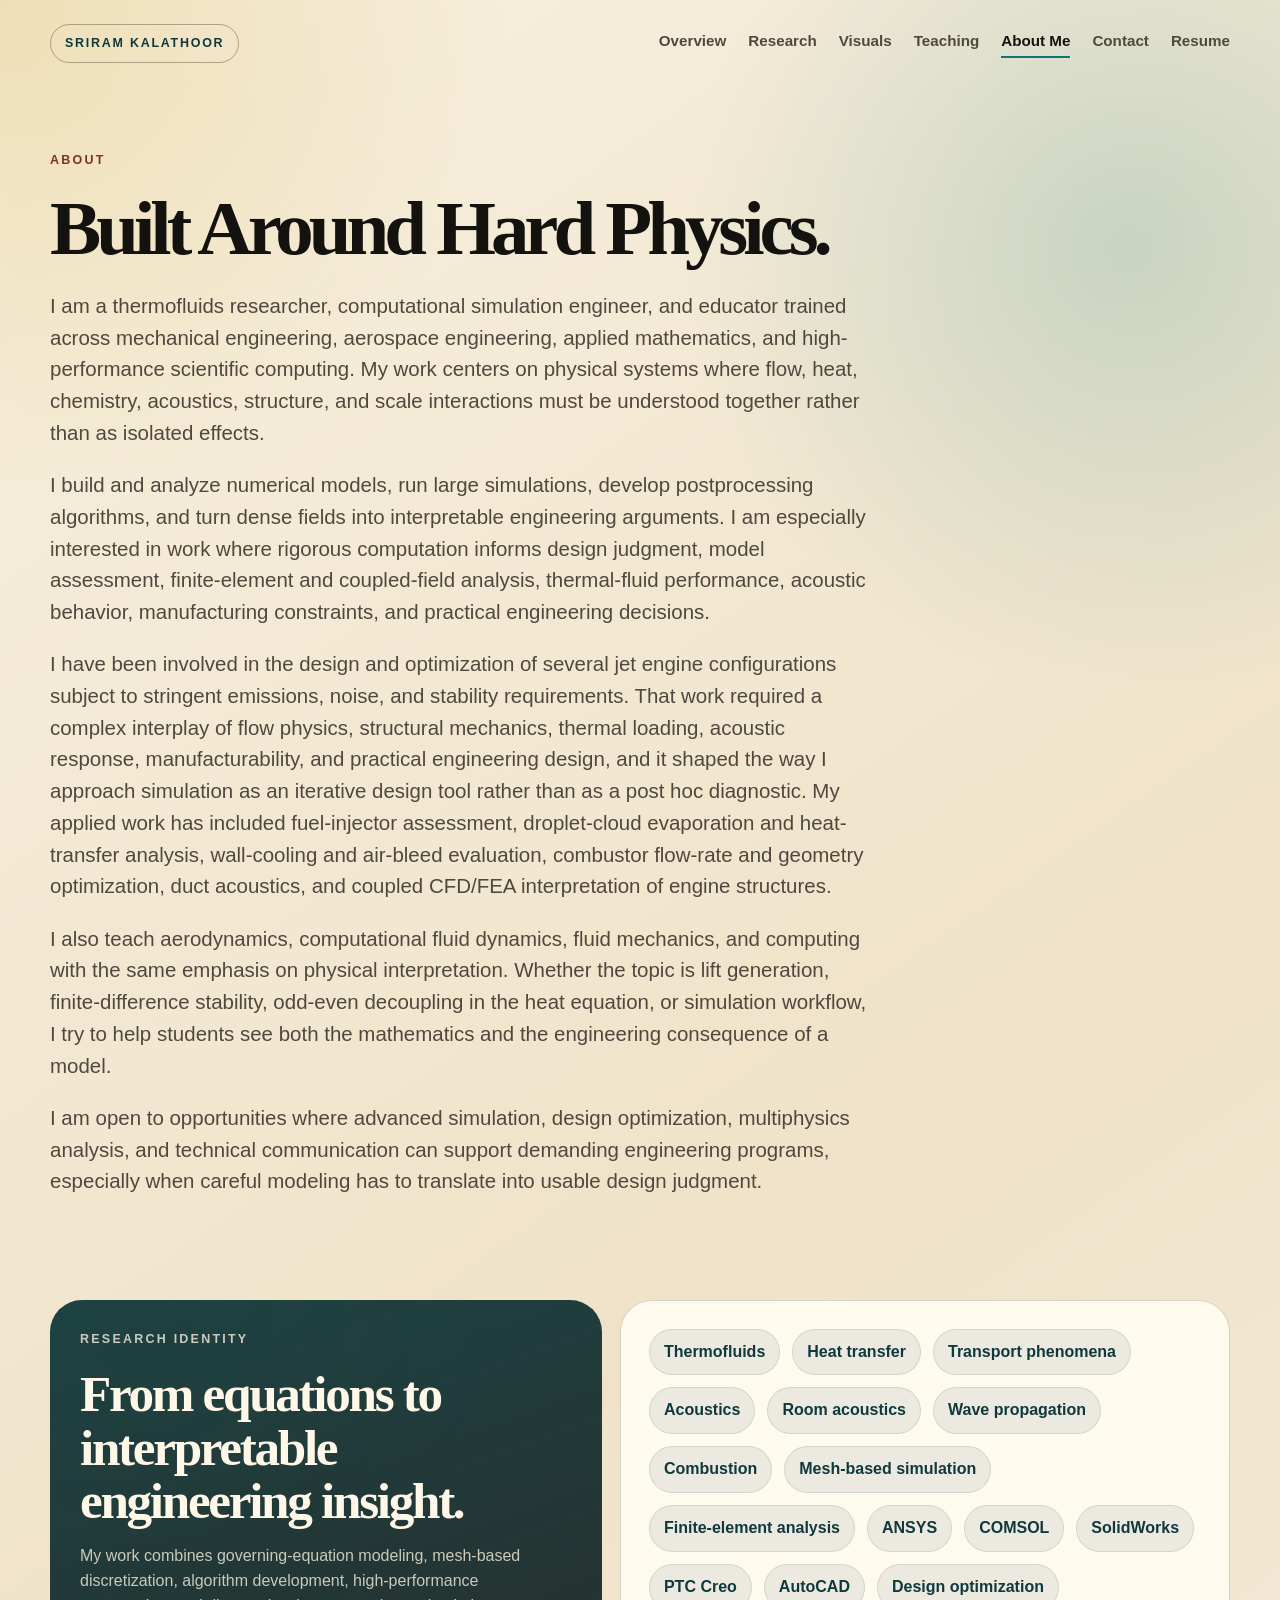
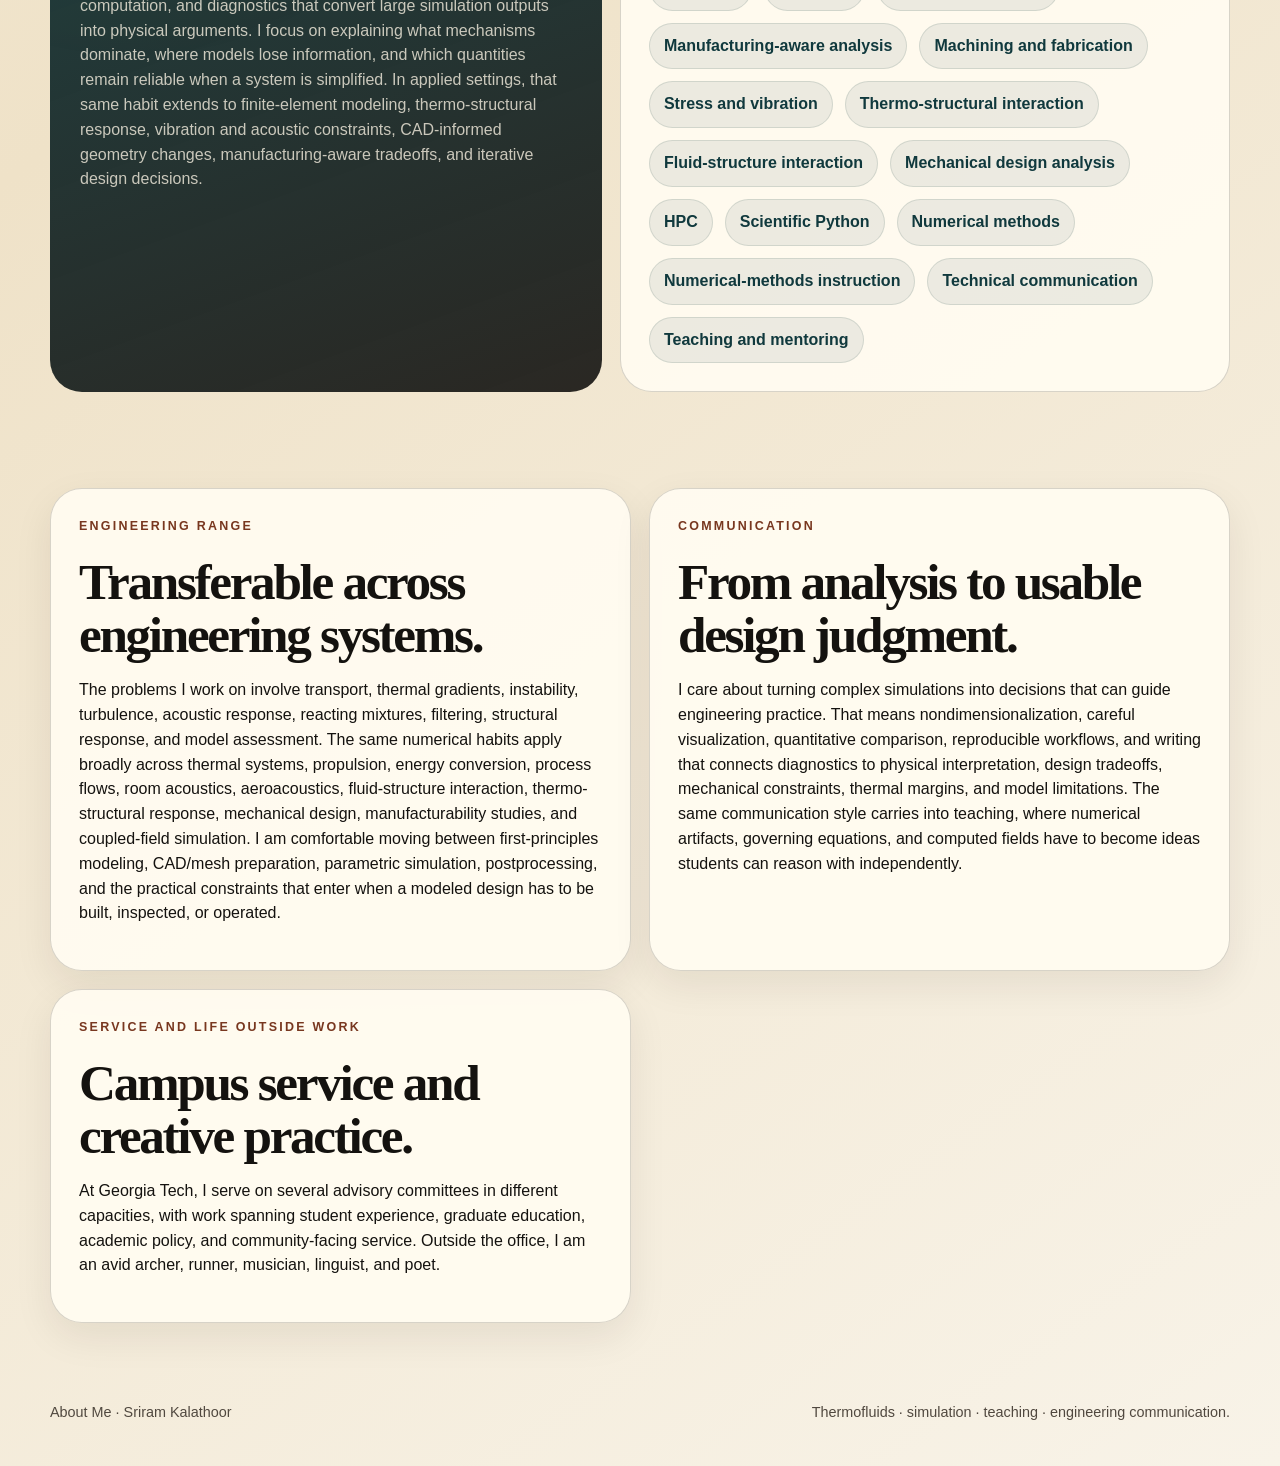
==== commit 29484f43: "Update portfolio from detailed resume" ====
--- a/about.html
+++ b/about.html
@@ -6,8 +6,17 @@
     <title>About | Sriram Kalathoor</title>
     <meta
       name="description"
-      content="About Sriram Kalathoor: thermofluids researcher, computational simulation engineer, instructor, mentor, and applied numerical-modeling specialist."
+      content="About Sriram Kalathoor: computational simulation engineer, thermofluids researcher, finite-element and multiphysics analyst, instructor, mentor, and applied numerical-modeling specialist."
     />
+    <meta name="robots" content="index, follow" />
+    <link rel="canonical" href="https://sriramp28.github.io/about.html" />
+    <meta property="og:title" content="About Sriram Kalathoor" />
+    <meta property="og:description" content="Computational simulation engineer and thermofluids researcher working across finite-element analysis, coupled CFD/FEA, propulsion design, design optimization, and engineering education." />
+    <meta property="og:type" content="profile" />
+    <meta property="og:url" content="https://sriramp28.github.io/about.html" />
+    <meta name="twitter:card" content="summary" />
+    <meta name="twitter:title" content="About Sriram Kalathoor" />
+    <meta name="twitter:description" content="Computational simulation engineer, thermofluids researcher, finite-element and coupled CFD/FEA analyst, instructor, and mentor." />
     <link rel="stylesheet" href="styles.css?v=20260520-opportunities" />
   </head>
   <body>
@@ -47,6 +56,9 @@
           emissions, noise, and stability requirements. That work required a complex interplay of flow physics,
           structural mechanics, thermal loading, acoustic response, manufacturability, and practical engineering design,
           and it shaped the way I approach simulation as an iterative design tool rather than as a post hoc diagnostic.
+          My applied work has included fuel-injector assessment, droplet-cloud evaporation and heat-transfer analysis,
+          wall-cooling and air-bleed evaluation, combustor flow-rate and geometry optimization, duct acoustics, and
+          coupled CFD/FEA interpretation of engine structures.
         </p>
         <p>
           I also teach aerodynamics, computational fluid dynamics, fluid mechanics, and computing with the same emphasis
@@ -70,7 +82,8 @@
             high-performance computation, and diagnostics that convert large simulation outputs into physical arguments.
             I focus on explaining what mechanisms dominate, where models lose information, and which quantities remain
             reliable when a system is simplified. In applied settings, that same habit extends to finite-element
-            modeling, thermo-structural response, vibration and acoustic constraints, and iterative design decisions.
+            modeling, thermo-structural response, vibration and acoustic constraints, CAD-informed geometry changes,
+            manufacturing-aware tradeoffs, and iterative design decisions.
           </p>
         </article>
         <div class="capability-list">
@@ -83,8 +96,14 @@
           <span>Combustion</span>
           <span>Mesh-based simulation</span>
           <span>Finite-element analysis</span>
+          <span>ANSYS</span>
+          <span>COMSOL</span>
+          <span>SolidWorks</span>
+          <span>PTC Creo</span>
+          <span>AutoCAD</span>
           <span>Design optimization</span>
           <span>Manufacturing-aware analysis</span>
+          <span>Machining and fabrication</span>
           <span>Stress and vibration</span>
           <span>Thermo-structural interaction</span>
           <span>Fluid-structure interaction</span>
@@ -107,7 +126,9 @@
             reacting mixtures, filtering, structural response, and model assessment. The same numerical habits apply
             broadly across thermal systems, propulsion, energy conversion, process flows, room acoustics, aeroacoustics,
             fluid-structure interaction, thermo-structural response, mechanical design, manufacturability studies, and
-            coupled-field simulation.
+            coupled-field simulation. I am comfortable moving between first-principles modeling, CAD/mesh preparation,
+            parametric simulation, postprocessing, and the practical constraints that enter when a modeled design has to
+            be built, inspected, or operated.
           </p>
         </article>
 
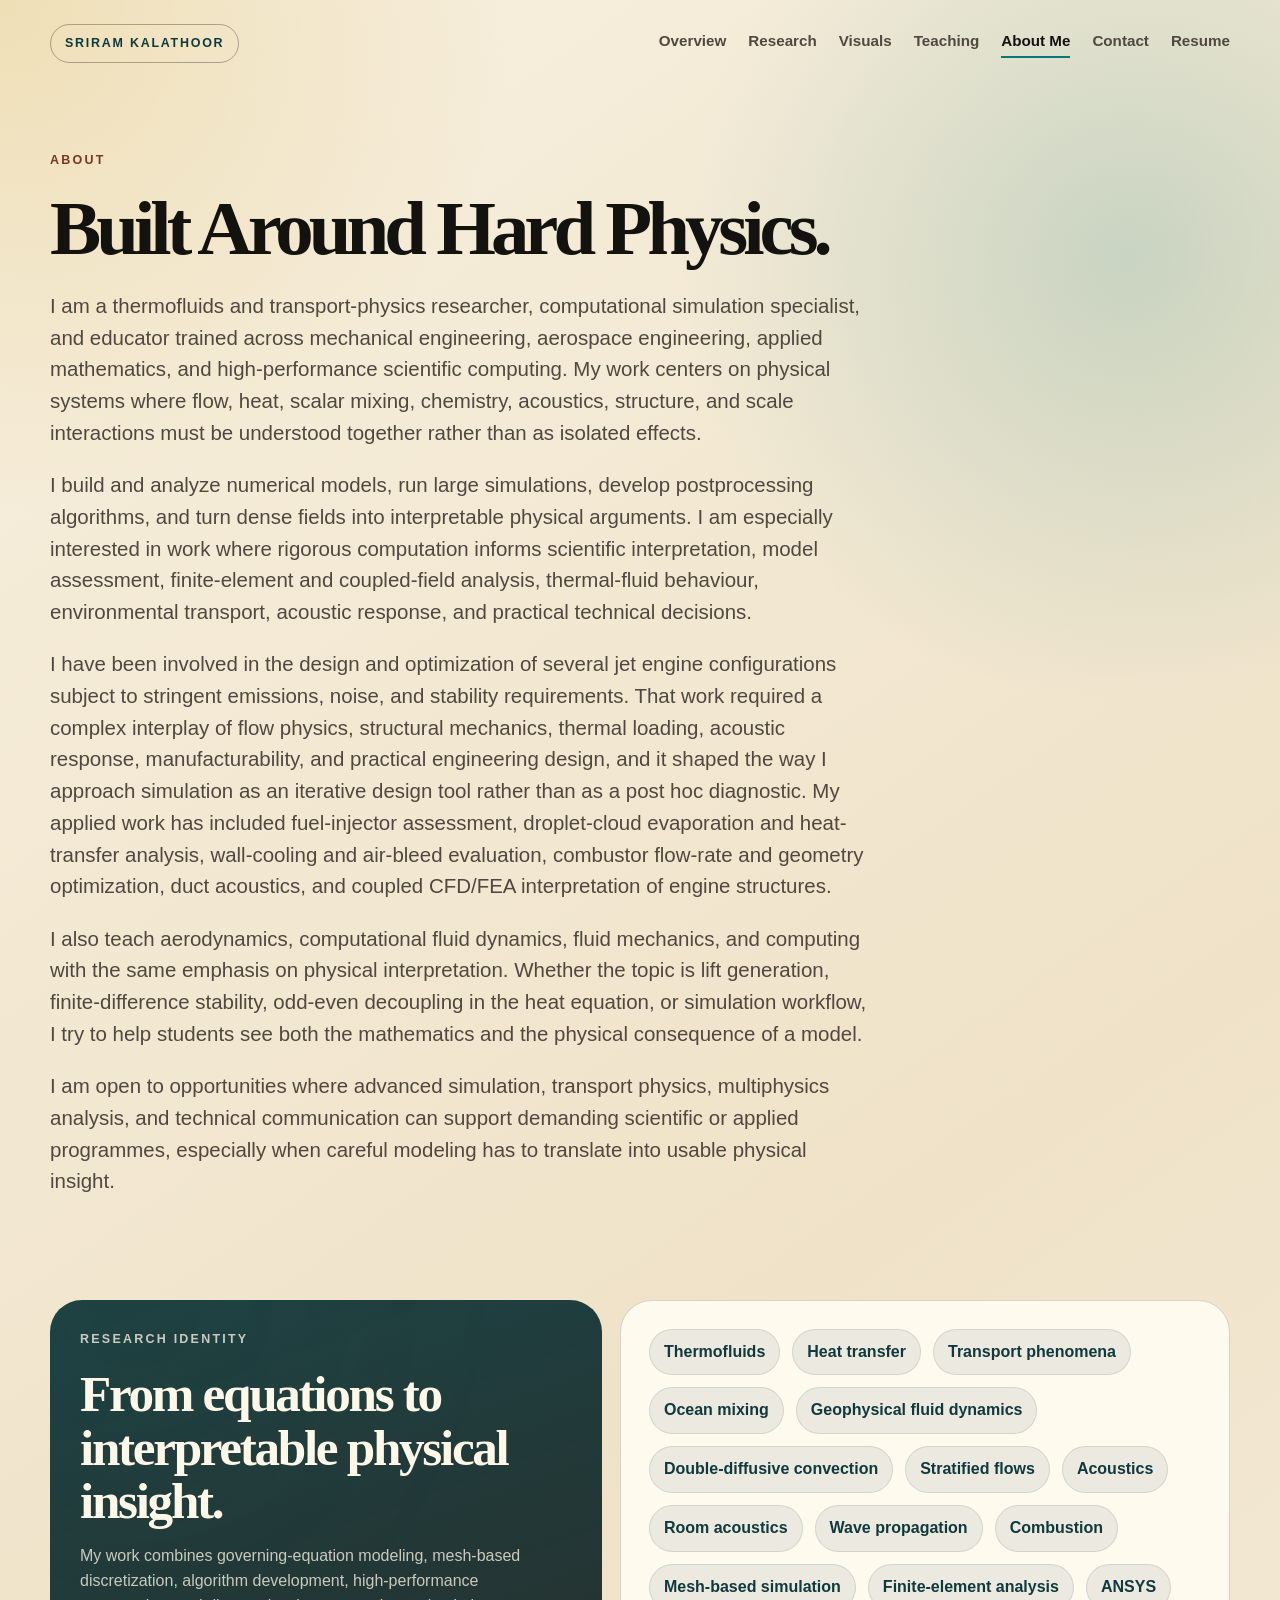
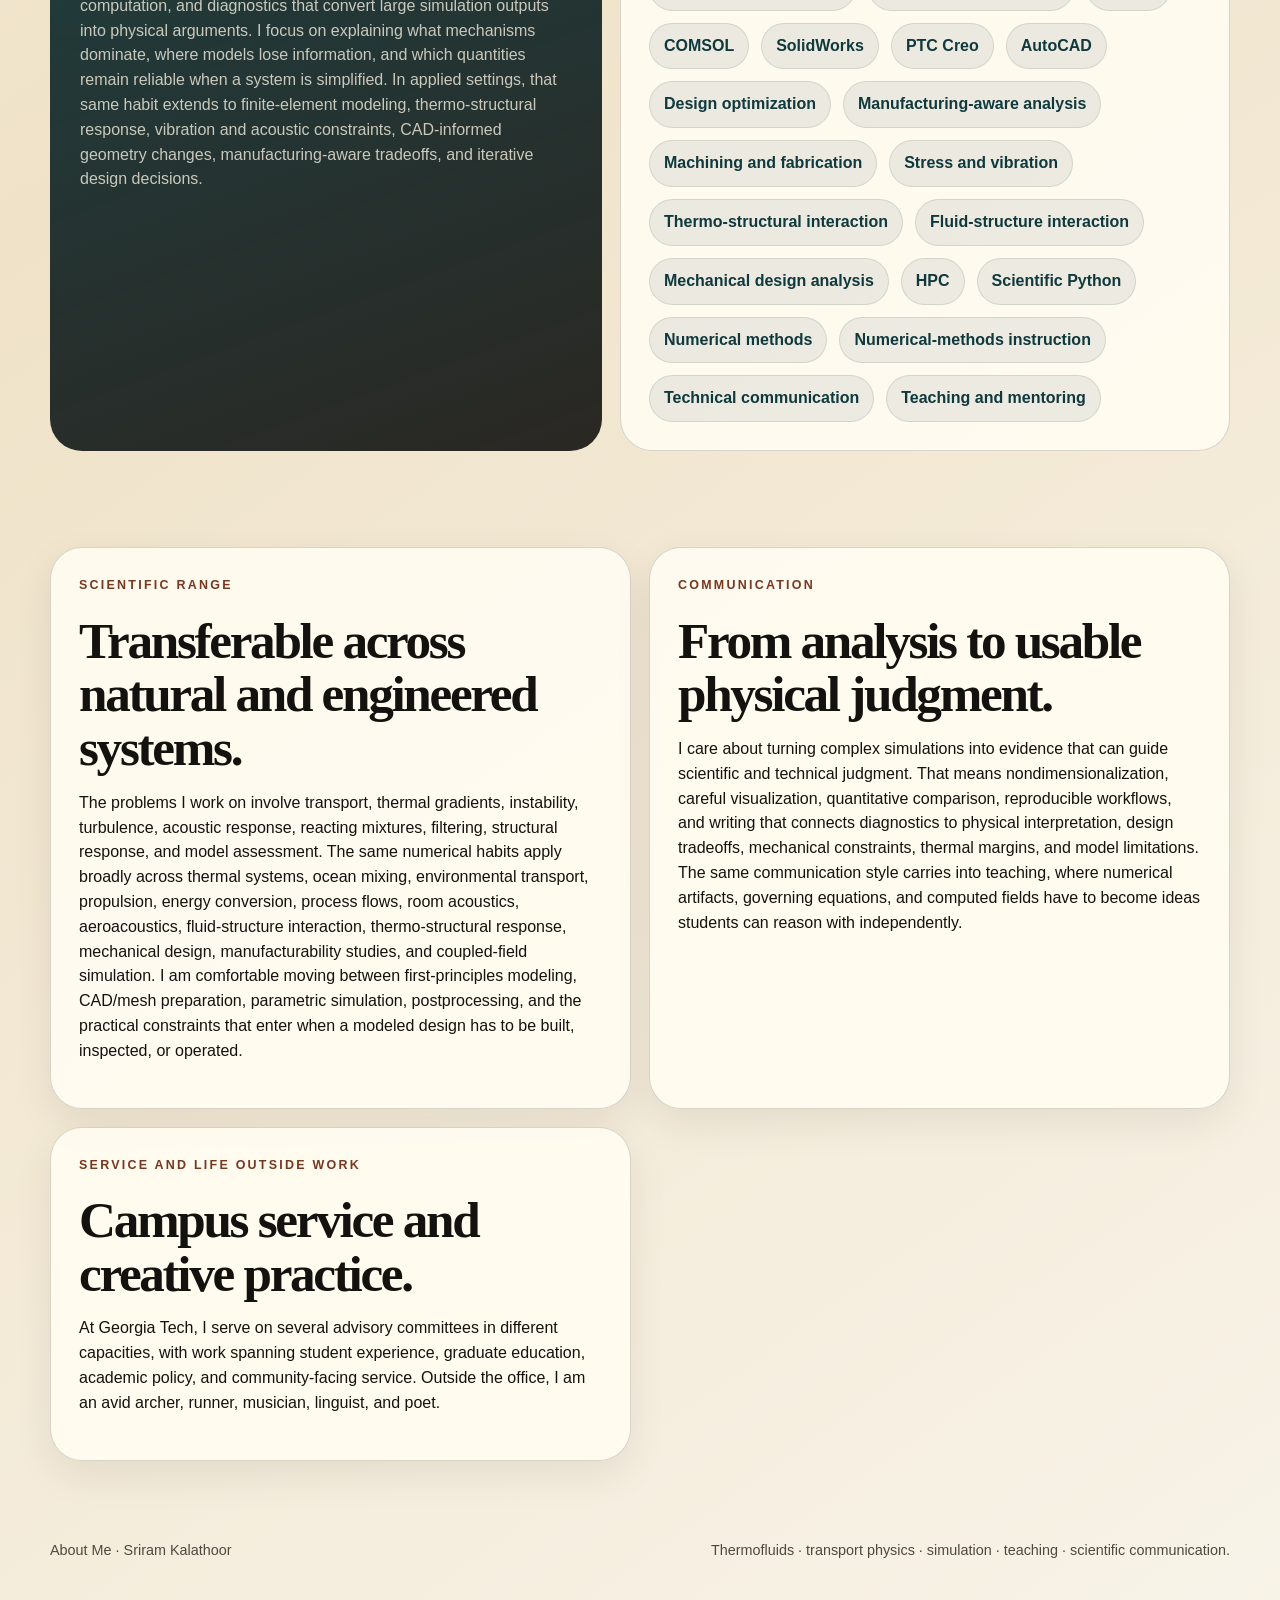
==== commit 1a072be1: "Broaden portfolio science framing" ====
--- a/about.html
+++ b/about.html
@@ -6,17 +6,17 @@
     <title>About | Sriram Kalathoor</title>
     <meta
       name="description"
-      content="About Sriram Kalathoor: computational simulation engineer, thermofluids researcher, finite-element and multiphysics analyst, instructor, mentor, and applied numerical-modeling specialist."
+      content="About Sriram Kalathoor: computational simulation researcher, thermofluids and transport-physics researcher, finite-element and multiphysics analyst, instructor, mentor, and applied numerical-modeling specialist."
     />
     <meta name="robots" content="index, follow" />
     <link rel="canonical" href="https://sriramp28.github.io/about.html" />
     <meta property="og:title" content="About Sriram Kalathoor" />
-    <meta property="og:description" content="Computational simulation engineer and thermofluids researcher working across finite-element analysis, coupled CFD/FEA, propulsion design, design optimization, and engineering education." />
+    <meta property="og:description" content="Computational simulation researcher working across transport physics, thermofluids, ocean mixing, finite-element analysis, coupled CFD/FEA, propulsion design, and scientific education." />
     <meta property="og:type" content="profile" />
     <meta property="og:url" content="https://sriramp28.github.io/about.html" />
     <meta name="twitter:card" content="summary" />
     <meta name="twitter:title" content="About Sriram Kalathoor" />
-    <meta name="twitter:description" content="Computational simulation engineer, thermofluids researcher, finite-element and coupled CFD/FEA analyst, instructor, and mentor." />
+    <meta name="twitter:description" content="Computational simulation researcher, thermofluids and transport-physics researcher, finite-element and coupled CFD/FEA analyst, instructor, and mentor." />
     <link rel="stylesheet" href="styles.css?v=20260520-opportunities" />
   </head>
   <body>
@@ -40,16 +40,16 @@
         <p class="eyebrow">About</p>
         <h1>Built Around Hard Physics.</h1>
         <p>
-          I am a thermofluids researcher, computational simulation engineer, and educator trained across mechanical
-          engineering, aerospace engineering, applied mathematics, and high-performance scientific computing. My work
-          centers on physical systems where flow, heat, chemistry, acoustics, structure, and scale interactions must be
-          understood together rather than as isolated effects.
+          I am a thermofluids and transport-physics researcher, computational simulation specialist, and educator trained
+          across mechanical engineering, aerospace engineering, applied mathematics, and high-performance scientific
+          computing. My work centers on physical systems where flow, heat, scalar mixing, chemistry, acoustics,
+          structure, and scale interactions must be understood together rather than as isolated effects.
         </p>
         <p>
           I build and analyze numerical models, run large simulations, develop postprocessing algorithms, and turn dense
-          fields into interpretable engineering arguments. I am especially interested in work where rigorous computation
-          informs design judgment, model assessment, finite-element and coupled-field analysis, thermal-fluid
-          performance, acoustic behavior, manufacturing constraints, and practical engineering decisions.
+          fields into interpretable physical arguments. I am especially interested in work where rigorous computation
+          informs scientific interpretation, model assessment, finite-element and coupled-field analysis, thermal-fluid
+          behaviour, environmental transport, acoustic response, and practical technical decisions.
         </p>
         <p>
           I have been involved in the design and optimization of several jet engine configurations subject to stringent
@@ -64,19 +64,19 @@
           I also teach aerodynamics, computational fluid dynamics, fluid mechanics, and computing with the same emphasis
           on physical interpretation. Whether the topic is lift generation, finite-difference stability, odd-even
           decoupling in the heat equation, or simulation workflow, I try to help students see both the mathematics and
-          the engineering consequence of a model.
+          the physical consequence of a model.
         </p>
         <p>
-          I am open to opportunities where advanced simulation, design optimization, multiphysics analysis, and technical
-          communication can support demanding engineering programs, especially when careful modeling has to translate
-          into usable design judgment.
+          I am open to opportunities where advanced simulation, transport physics, multiphysics analysis, and technical
+          communication can support demanding scientific or applied programmes, especially when careful modeling has
+          to translate into usable physical insight.
         </p>
       </section>
 
       <section class="section split-section">
         <article class="callout">
           <p class="eyebrow">Research identity</p>
-          <h2>From equations to interpretable engineering insight.</h2>
+          <h2>From equations to interpretable physical insight.</h2>
           <p>
             My work combines governing-equation modeling, mesh-based discretization, algorithm development,
             high-performance computation, and diagnostics that convert large simulation outputs into physical arguments.
@@ -90,6 +90,10 @@
           <span>Thermofluids</span>
           <span>Heat transfer</span>
           <span>Transport phenomena</span>
+          <span>Ocean mixing</span>
+          <span>Geophysical fluid dynamics</span>
+          <span>Double-diffusive convection</span>
+          <span>Stratified flows</span>
           <span>Acoustics</span>
           <span>Room acoustics</span>
           <span>Wave propagation</span>
@@ -119,12 +123,12 @@
 
       <section class="section resume-grid">
         <article class="resume-panel">
-          <p class="eyebrow">Engineering range</p>
-          <h2>Transferable across engineering systems.</h2>
+          <p class="eyebrow">Scientific range</p>
+          <h2>Transferable across natural and engineered systems.</h2>
           <p>
             The problems I work on involve transport, thermal gradients, instability, turbulence, acoustic response,
             reacting mixtures, filtering, structural response, and model assessment. The same numerical habits apply
-            broadly across thermal systems, propulsion, energy conversion, process flows, room acoustics, aeroacoustics,
+            broadly across thermal systems, ocean mixing, environmental transport, propulsion, energy conversion, process flows, room acoustics, aeroacoustics,
             fluid-structure interaction, thermo-structural response, mechanical design, manufacturability studies, and
             coupled-field simulation. I am comfortable moving between first-principles modeling, CAD/mesh preparation,
             parametric simulation, postprocessing, and the practical constraints that enter when a modeled design has to
@@ -134,9 +138,9 @@
 
         <article class="resume-panel">
           <p class="eyebrow">Communication</p>
-          <h2>From analysis to usable design judgment.</h2>
+          <h2>From analysis to usable physical judgment.</h2>
           <p>
-            I care about turning complex simulations into decisions that can guide engineering practice. That means
+            I care about turning complex simulations into evidence that can guide scientific and technical judgment. That means
             nondimensionalization, careful visualization, quantitative comparison, reproducible workflows, and writing
             that connects diagnostics to physical interpretation, design tradeoffs, mechanical constraints, thermal
             margins, and model limitations. The same communication style carries into teaching, where numerical artifacts,
@@ -158,7 +162,7 @@
 
     <footer class="footer">
       <span>About Me · Sriram Kalathoor</span>
-      <span>Thermofluids · simulation · teaching · engineering communication.</span>
+      <span>Thermofluids · transport physics · simulation · teaching · scientific communication.</span>
     </footer>
 
     <script src="script.js?v=20260520-opportunities"></script>
--- a/styles.css
+++ b/styles.css
@@ -576,6 +576,10 @@
   gap: 10px;
 }
 
+.media-card .case-media + .case-media {
+  margin-top: 10px;
+}
+
 .case-media.two-up {
   grid-template-columns: repeat(2, minmax(0, 1fr));
 }
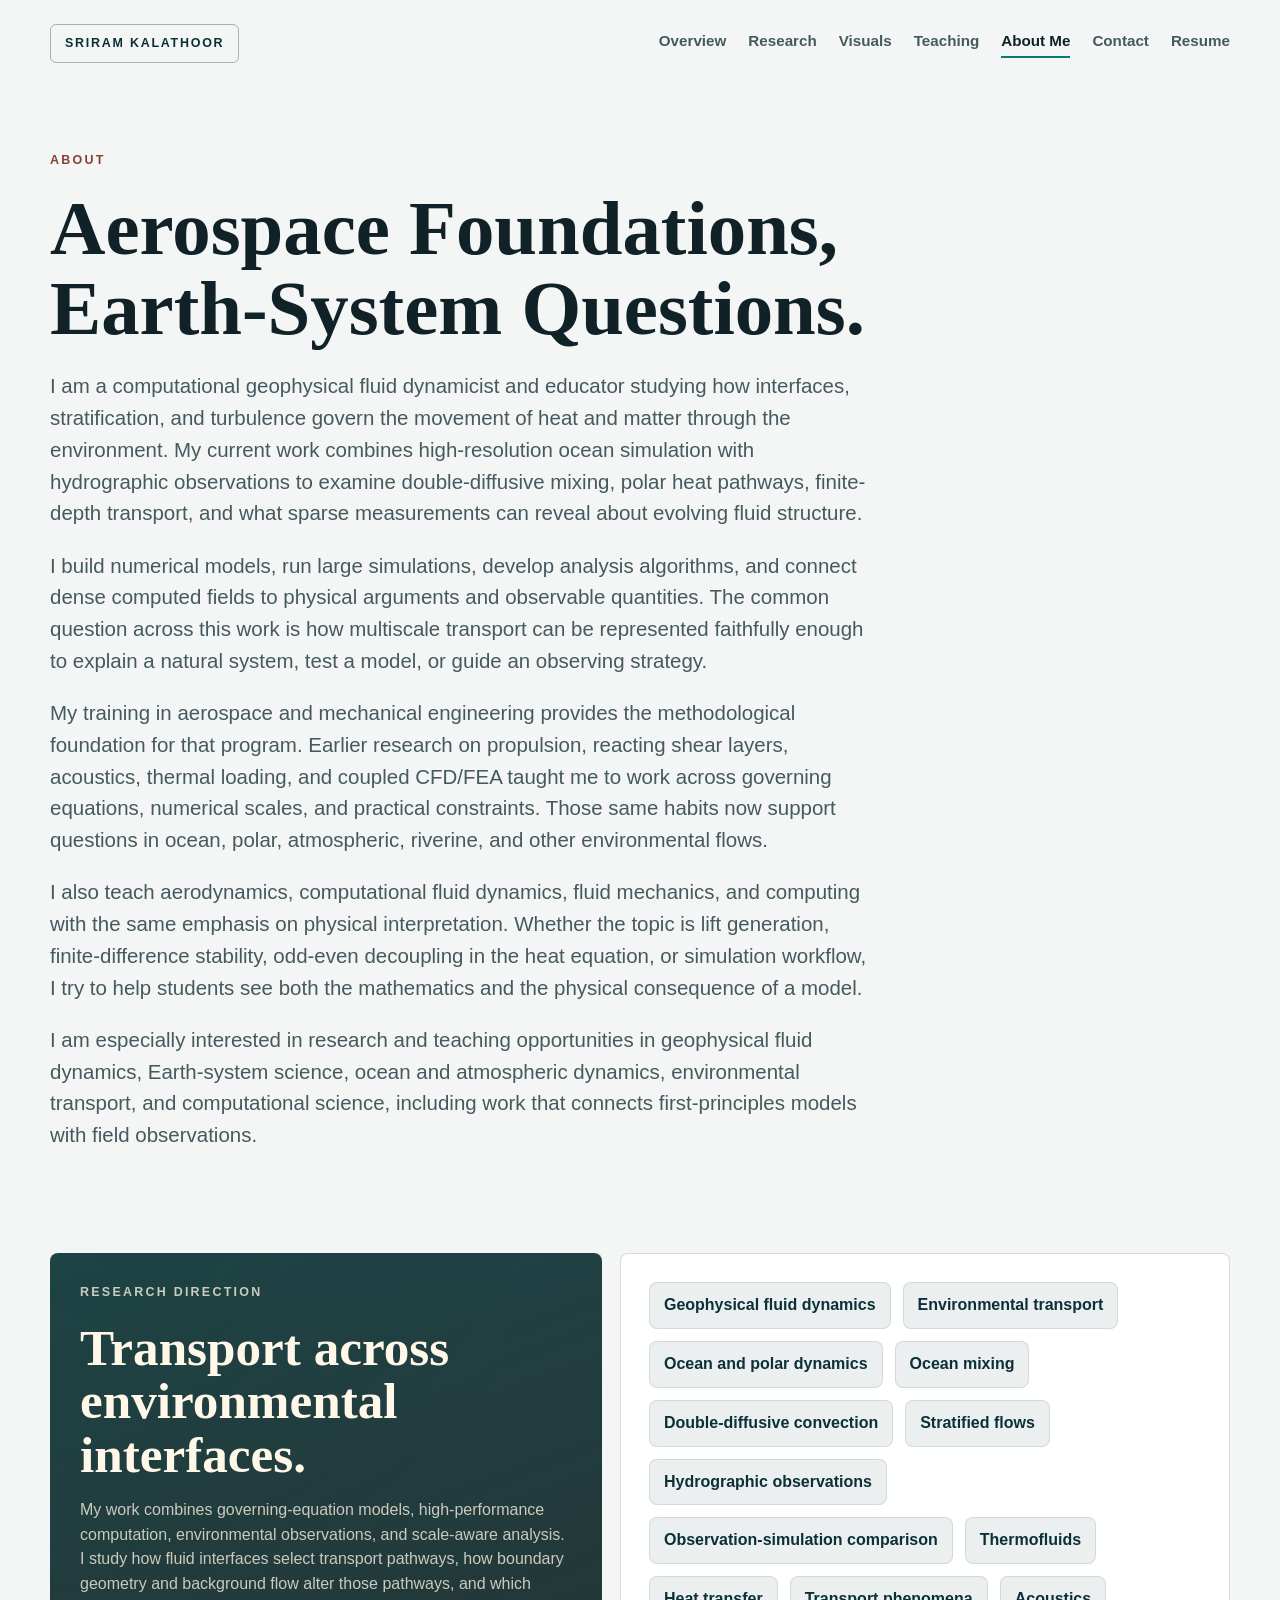
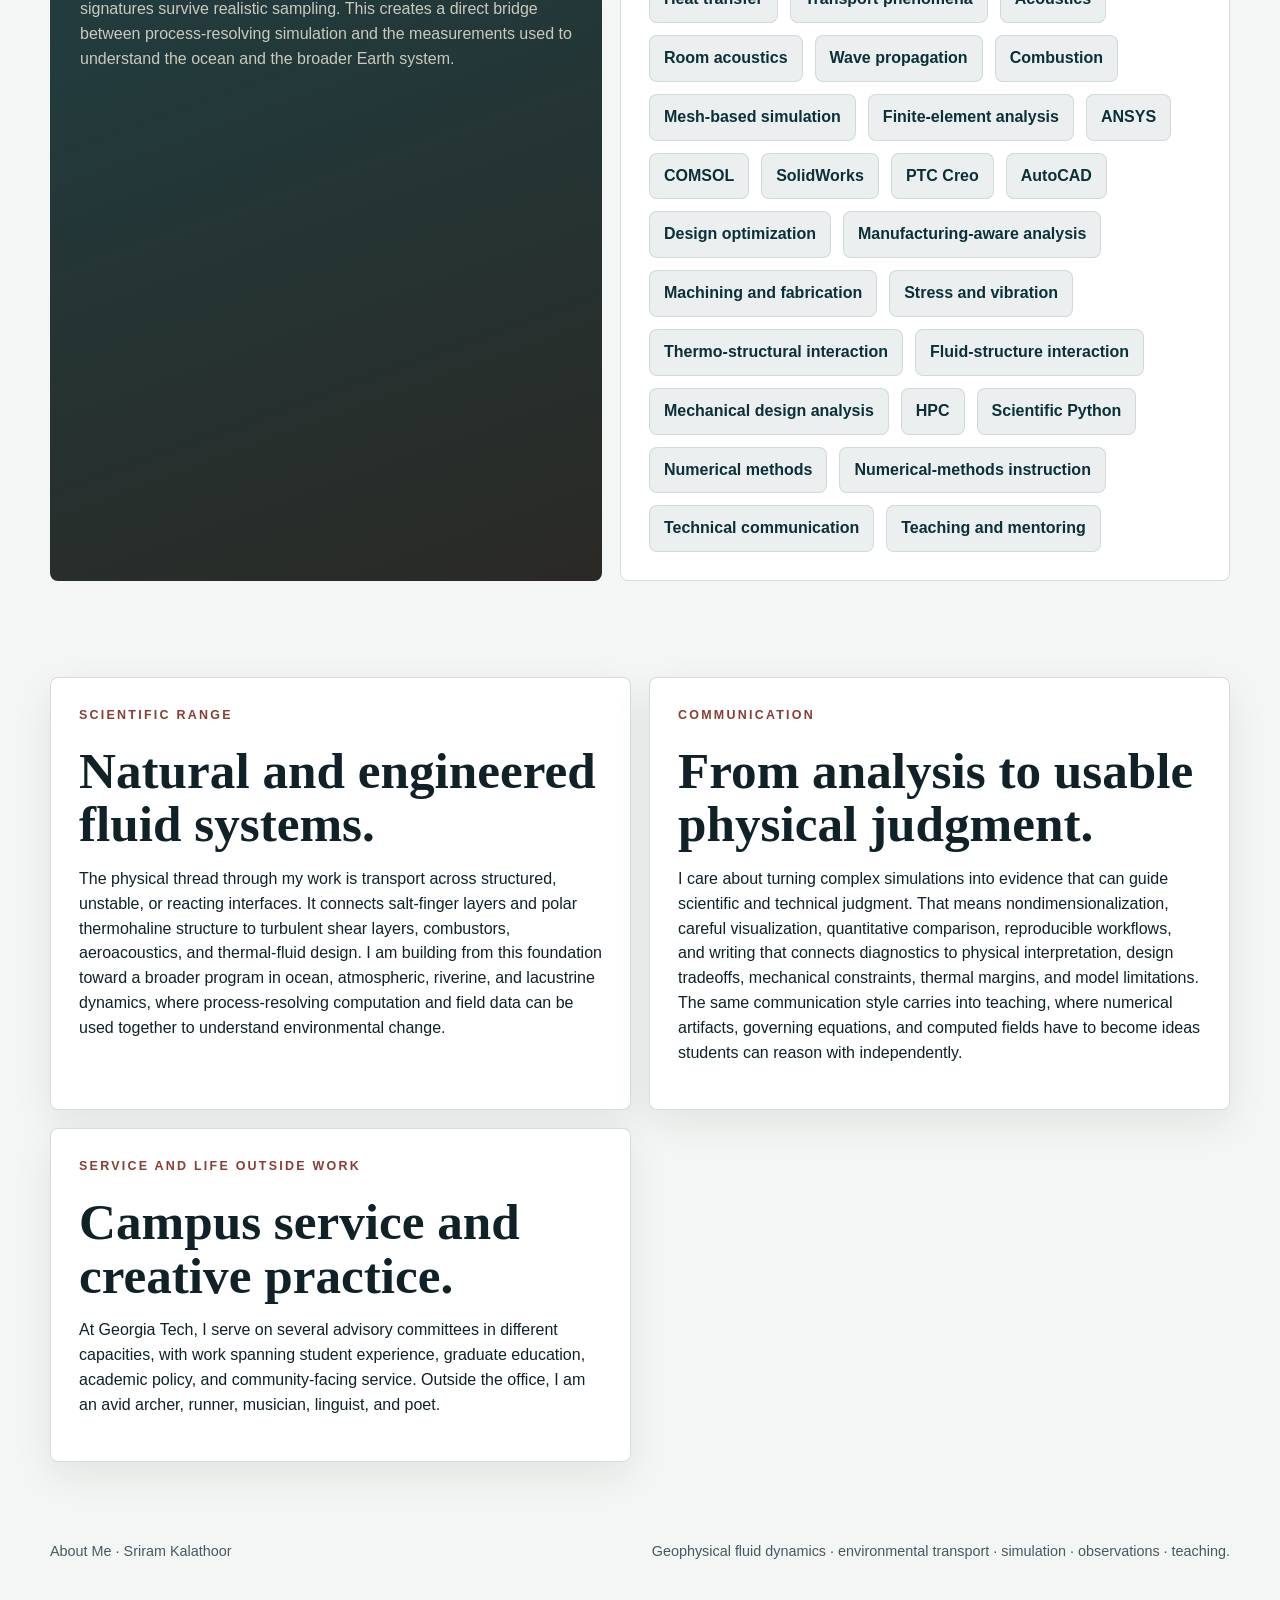
==== commit 46185cb2: "Reframe portfolio around Earth-system fluid dynamics" ====
--- a/about.html
+++ b/about.html
@@ -6,18 +6,18 @@
     <title>About | Sriram Kalathoor</title>
     <meta
       name="description"
-      content="About Sriram Kalathoor: computational simulation researcher, thermofluids and transport-physics researcher, finite-element and multiphysics analyst, instructor, mentor, and applied numerical-modeling specialist."
+      content="About Sriram Kalathoor: computational geophysical fluid dynamicist studying environmental transport across oceanic, atmospheric, and engineered fluid systems."
     />
     <meta name="robots" content="index, follow" />
     <link rel="canonical" href="https://sriramp28.github.io/about.html" />
     <meta property="og:title" content="About Sriram Kalathoor" />
-    <meta property="og:description" content="Computational simulation researcher working across transport physics, thermofluids, ocean mixing, finite-element analysis, coupled CFD/FEA, propulsion design, and scientific education." />
+    <meta property="og:description" content="Computational geophysical fluid dynamics, environmental transport, ocean mixing, turbulence, reacting flows, and scientific education." />
     <meta property="og:type" content="profile" />
     <meta property="og:url" content="https://sriramp28.github.io/about.html" />
     <meta name="twitter:card" content="summary" />
     <meta name="twitter:title" content="About Sriram Kalathoor" />
-    <meta name="twitter:description" content="Computational simulation researcher, thermofluids and transport-physics researcher, finite-element and coupled CFD/FEA analyst, instructor, and mentor." />
-    <link rel="stylesheet" href="styles.css?v=20260520-opportunities" />
+    <meta name="twitter:description" content="Computational geophysical fluid dynamicist, environmental transport researcher, numerical modeler, instructor, and mentor." />
+    <link rel="stylesheet" href="styles.css?v=20260712-earth-systems" />
   </head>
   <body>
     <header class="site-header">
@@ -38,27 +38,24 @@
     <main>
       <section class="page-hero">
         <p class="eyebrow">About</p>
-        <h1>Built Around Hard Physics.</h1>
+        <h1>Aerospace Foundations, Earth-System Questions.</h1>
         <p>
-          I am a thermofluids and transport-physics researcher, computational simulation specialist, and educator trained
-          across mechanical engineering, aerospace engineering, applied mathematics, and high-performance scientific
-          computing. My work centers on physical systems where flow, heat, scalar mixing, chemistry, acoustics,
-          structure, and scale interactions must be understood together rather than as isolated effects.
+          I am a computational geophysical fluid dynamicist and educator studying how interfaces, stratification, and
+          turbulence govern the movement of heat and matter through the environment. My current work combines
+          high-resolution ocean simulation with hydrographic observations to examine double-diffusive mixing, polar
+          heat pathways, finite-depth transport, and what sparse measurements can reveal about evolving fluid structure.
         </p>
         <p>
-          I build and analyze numerical models, run large simulations, develop postprocessing algorithms, and turn dense
-          fields into interpretable physical arguments. I am especially interested in work where rigorous computation
-          informs scientific interpretation, model assessment, finite-element and coupled-field analysis, thermal-fluid
-          behaviour, environmental transport, acoustic response, and practical technical decisions.
+          I build numerical models, run large simulations, develop analysis algorithms, and connect dense computed
+          fields to physical arguments and observable quantities. The common question across this work is how
+          multiscale transport can be represented faithfully enough to explain a natural system, test a model, or guide
+          an observing strategy.
         </p>
         <p>
-          I have been involved in the design and optimization of several jet engine configurations subject to stringent
-          emissions, noise, and stability requirements. That work required a complex interplay of flow physics,
-          structural mechanics, thermal loading, acoustic response, manufacturability, and practical engineering design,
-          and it shaped the way I approach simulation as an iterative design tool rather than as a post hoc diagnostic.
-          My applied work has included fuel-injector assessment, droplet-cloud evaporation and heat-transfer analysis,
-          wall-cooling and air-bleed evaluation, combustor flow-rate and geometry optimization, duct acoustics, and
-          coupled CFD/FEA interpretation of engine structures.
+          My training in aerospace and mechanical engineering provides the methodological foundation for that program.
+          Earlier research on propulsion, reacting shear layers, acoustics, thermal loading, and coupled CFD/FEA taught
+          me to work across governing equations, numerical scales, and practical constraints. Those same habits now
+          support questions in ocean, polar, atmospheric, riverine, and other environmental flows.
         </p>
         <p>
           I also teach aerodynamics, computational fluid dynamics, fluid mechanics, and computing with the same emphasis
@@ -67,33 +64,36 @@
           the physical consequence of a model.
         </p>
         <p>
-          I am open to opportunities where advanced simulation, transport physics, multiphysics analysis, and technical
-          communication can support demanding scientific or applied programmes, especially when careful modeling has
-          to translate into usable physical insight.
+          I am especially interested in research and teaching opportunities in geophysical fluid dynamics, Earth-system
+          science, ocean and atmospheric dynamics, environmental transport, and computational science, including work
+          that connects first-principles models with field observations.
         </p>
       </section>
 
       <section class="section split-section">
         <article class="callout">
-          <p class="eyebrow">Research identity</p>
-          <h2>From equations to interpretable physical insight.</h2>
+          <p class="eyebrow">Research direction</p>
+          <h2>Transport across environmental interfaces.</h2>
           <p>
-            My work combines governing-equation modeling, mesh-based discretization, algorithm development,
-            high-performance computation, and diagnostics that convert large simulation outputs into physical arguments.
-            I focus on explaining what mechanisms dominate, where models lose information, and which quantities remain
-            reliable when a system is simplified. In applied settings, that same habit extends to finite-element
-            modeling, thermo-structural response, vibration and acoustic constraints, CAD-informed geometry changes,
-            manufacturing-aware tradeoffs, and iterative design decisions.
+            My work combines governing-equation models, high-performance computation, environmental observations, and
+            scale-aware analysis. I study how fluid interfaces select transport pathways, how boundary geometry and
+            background flow alter those pathways, and which signatures survive realistic sampling. This creates a
+            direct bridge between process-resolving simulation and the measurements used to understand the ocean and
+            the broader Earth system.
           </p>
         </article>
         <div class="capability-list">
+          <span>Geophysical fluid dynamics</span>
+          <span>Environmental transport</span>
+          <span>Ocean and polar dynamics</span>
+          <span>Ocean mixing</span>
+          <span>Double-diffusive convection</span>
+          <span>Stratified flows</span>
+          <span>Hydrographic observations</span>
+          <span>Observation-simulation comparison</span>
           <span>Thermofluids</span>
           <span>Heat transfer</span>
           <span>Transport phenomena</span>
-          <span>Ocean mixing</span>
-          <span>Geophysical fluid dynamics</span>
-          <span>Double-diffusive convection</span>
-          <span>Stratified flows</span>
           <span>Acoustics</span>
           <span>Room acoustics</span>
           <span>Wave propagation</span>
@@ -124,15 +124,13 @@
       <section class="section resume-grid">
         <article class="resume-panel">
           <p class="eyebrow">Scientific range</p>
-          <h2>Transferable across natural and engineered systems.</h2>
+          <h2>Natural and engineered fluid systems.</h2>
           <p>
-            The problems I work on involve transport, thermal gradients, instability, turbulence, acoustic response,
-            reacting mixtures, filtering, structural response, and model assessment. The same numerical habits apply
-            broadly across thermal systems, ocean mixing, environmental transport, propulsion, energy conversion, process flows, room acoustics, aeroacoustics,
-            fluid-structure interaction, thermo-structural response, mechanical design, manufacturability studies, and
-            coupled-field simulation. I am comfortable moving between first-principles modeling, CAD/mesh preparation,
-            parametric simulation, postprocessing, and the practical constraints that enter when a modeled design has to
-            be built, inspected, or operated.
+            The physical thread through my work is transport across structured, unstable, or reacting interfaces. It
+            connects salt-finger layers and polar thermohaline structure to turbulent shear layers, combustors,
+            aeroacoustics, and thermal-fluid design. I am building from this foundation toward a broader program in
+            ocean, atmospheric, riverine, and lacustrine dynamics, where process-resolving computation and field data can
+            be used together to understand environmental change.
           </p>
         </article>
 
@@ -162,9 +160,9 @@
 
     <footer class="footer">
       <span>About Me · Sriram Kalathoor</span>
-      <span>Thermofluids · transport physics · simulation · teaching · scientific communication.</span>
+      <span>Geophysical fluid dynamics · environmental transport · simulation · observations · teaching.</span>
     </footer>
 
-    <script src="script.js?v=20260520-opportunities"></script>
+    <script src="script.js?v=20260712-earth-systems"></script>
   </body>
 </html>
--- a/styles.css
+++ b/styles.css
@@ -1,21 +1,21 @@
 :root {
-  --ink: #14120f;
-  --ink-soft: #50483f;
-  --paper: #f4efe4;
-  --paper-deep: #e2d5bd;
-  --panel: rgba(255, 251, 240, 0.82);
-  --panel-strong: rgba(255, 251, 240, 0.96);
-  --line: rgba(36, 30, 22, 0.18);
-  --line-strong: rgba(36, 30, 22, 0.34);
-  --ember: #b85f2a;
-  --oxide: #78371f;
-  --teal: #0a7774;
-  --deep: #10393d;
-  --gold: #d6a935;
-  --shadow: 0 24px 70px rgba(41, 31, 18, 0.15);
-  --radius-xl: 32px;
-  --radius-lg: 22px;
-  --radius-md: 16px;
+  --ink: #102127;
+  --ink-soft: #46595f;
+  --paper: #f3f6f4;
+  --paper-deep: #dce5e1;
+  --panel: rgba(255, 255, 255, 0.86);
+  --panel-strong: rgba(255, 255, 255, 0.97);
+  --line: rgba(16, 33, 39, 0.16);
+  --line-strong: rgba(16, 33, 39, 0.32);
+  --ember: #b14f3f;
+  --oxide: #873f35;
+  --teal: #087b78;
+  --deep: #0b3038;
+  --gold: #bf8d28;
+  --shadow: 0 20px 60px rgba(10, 31, 39, 0.14);
+  --radius-xl: 8px;
+  --radius-lg: 8px;
+  --radius-md: 6px;
   color-scheme: light;
 }
 
@@ -29,14 +29,12 @@
 
 body {
   margin: 0;
-  background:
-    radial-gradient(circle at top left, rgba(214, 169, 53, 0.24), transparent 32rem),
-    radial-gradient(circle at 88% 8%, rgba(10, 119, 116, 0.18), transparent 28rem),
-    linear-gradient(145deg, #f7f0df 0%, #efe2c8 45%, #f8f3e8 100%);
+  background: var(--paper);
   color: var(--ink);
   font-family: "Avenir Next", "Gill Sans", "Trebuchet MS", sans-serif;
   line-height: 1.55;
   min-height: 100vh;
+  overflow-x: hidden;
 }
 
 a {
@@ -69,7 +67,7 @@
 
 .brand {
   border: 1px solid var(--line-strong);
-  border-radius: 999px;
+  border-radius: 6px;
   color: var(--deep);
   font-size: 0.78rem;
   font-weight: 800;
@@ -126,13 +124,14 @@
 h2,
 h3 {
   font-family: "Iowan Old Style", "Palatino", "Georgia", serif;
+  letter-spacing: 0;
   line-height: 1.05;
   margin: 0;
 }
 
 h1 {
   font-size: clamp(3rem, 7vw, 6.9rem);
-  letter-spacing: -0.075em;
+  letter-spacing: 0;
   max-width: 980px;
 }
 
@@ -153,7 +152,7 @@
 .button {
   align-items: center;
   border: 1px solid var(--line-strong);
-  border-radius: 999px;
+  border-radius: 6px;
   display: inline-flex;
   font-weight: 850;
   min-height: 44px;
@@ -207,7 +206,7 @@
 
 .hero-panel::before {
   background: linear-gradient(135deg, var(--ember), var(--teal));
-  border-radius: 999px;
+  border-radius: 8px;
   content: "";
   height: 150px;
   opacity: 0.18;
@@ -218,7 +217,7 @@
 }
 
 .orb {
-  border-radius: 999px;
+  border-radius: 8px;
   filter: blur(2px);
   opacity: 0.38;
   position: absolute;
@@ -271,7 +270,7 @@
 
 .hero-card::before {
   background: linear-gradient(135deg, var(--ember), var(--teal));
-  border-radius: 999px;
+  border-radius: 8px;
   content: "";
   height: 130px;
   opacity: 0.18;
@@ -291,7 +290,7 @@
 .metric {
   background: rgba(255, 251, 240, 0.68);
   border: 1px solid var(--line);
-  border-radius: 18px;
+  border-radius: 8px;
   padding: 16px;
 }
 
@@ -320,7 +319,7 @@
 
 .page-hero h1 {
   font-size: clamp(2.7rem, 6vw, 5.8rem);
-  letter-spacing: -0.065em;
+  letter-spacing: 0;
   max-width: 980px;
 }
 
@@ -344,7 +343,7 @@
 
 .section-heading h2 {
   font-size: clamp(2rem, 4vw, 3.5rem);
-  letter-spacing: -0.045em;
+  letter-spacing: 0;
   max-width: 920px;
 }
 
@@ -356,7 +355,7 @@
 
 .section-header h2 {
   font-size: clamp(2rem, 4vw, 3.5rem);
-  letter-spacing: -0.045em;
+  letter-spacing: 0;
 }
 
 .section-header p {
@@ -380,7 +379,7 @@
 
 .theme-card h3 {
   font-size: 1.45rem;
-  letter-spacing: -0.025em;
+  letter-spacing: 0;
 }
 
 .theme-card p {
@@ -411,7 +410,7 @@
 
 .callout h2 {
   font-size: clamp(2rem, 4vw, 3.6rem);
-  letter-spacing: -0.045em;
+  letter-spacing: 0;
 }
 
 .capability-list {
@@ -428,7 +427,7 @@
 .capability-list span {
   background: rgba(16, 57, 61, 0.08);
   border: 1px solid rgba(16, 57, 61, 0.12);
-  border-radius: 999px;
+  border-radius: 8px;
   color: var(--deep);
   font-weight: 850;
   padding: 10px 14px;
@@ -450,7 +449,7 @@
 
 .research-card h3 {
   font-size: 1.45rem;
-  letter-spacing: -0.025em;
+  letter-spacing: 0;
   margin-top: 30px;
 }
 
@@ -476,7 +475,7 @@
 .filter-button {
   background: rgba(255, 251, 240, 0.55);
   border: 1px solid var(--line);
-  border-radius: 999px;
+  border-radius: 8px;
   color: var(--ink-soft);
   cursor: pointer;
   font-size: 0.9rem;
@@ -525,7 +524,7 @@
 
 .mixed-research-grid .case-card h3 {
   font-size: 1.46rem;
-  letter-spacing: -0.025em;
+  letter-spacing: 0;
 }
 
 .mixed-research-grid .case-media img,
@@ -558,7 +557,7 @@
 
 .case-card h3 {
   font-size: clamp(1.6rem, 3vw, 2.25rem);
-  letter-spacing: -0.035em;
+  letter-spacing: 0;
 }
 
 .case-card p {
@@ -589,7 +588,7 @@
 .inline-figure img {
   background: rgba(20, 18, 15, 0.08);
   border: 1px solid var(--line);
-  border-radius: 18px;
+  border-radius: 8px;
   display: block;
   height: 100%;
   max-height: 330px;
@@ -638,7 +637,7 @@
 
 .paper-card h3 {
   font-size: 1.46rem;
-  letter-spacing: -0.025em;
+  letter-spacing: 0;
   margin-top: 12px;
 }
 
@@ -715,7 +714,7 @@
     linear-gradient(135deg, rgba(214, 169, 53, 0.16), rgba(10, 119, 116, 0.12)),
     repeating-linear-gradient(135deg, rgba(20, 18, 15, 0.05) 0 1px, transparent 1px 10px);
   border: 1px dashed var(--line-strong);
-  border-radius: 16px;
+  border-radius: 8px;
   color: var(--ink-soft);
   font-size: 0.88rem;
   font-weight: 760;
@@ -752,7 +751,7 @@
 .tag {
   background: rgba(16, 57, 61, 0.08);
   border: 1px solid rgba(16, 57, 61, 0.12);
-  border-radius: 999px;
+  border-radius: 8px;
   color: var(--deep);
   font-size: 0.72rem;
   font-weight: 850;
@@ -800,7 +799,7 @@
 
 .method-list span {
   border: 1px solid rgba(255, 247, 231, 0.16);
-  border-radius: 999px;
+  border-radius: 8px;
   color: rgba(255, 247, 231, 0.86);
   font-weight: 800;
   padding: 10px 14px;
@@ -826,7 +825,7 @@
 
 .media-card h2 {
   font-size: clamp(1.5rem, 3vw, 2.5rem);
-  letter-spacing: -0.035em;
+  letter-spacing: 0;
   margin-top: 18px;
 }
 
@@ -841,13 +840,13 @@
     radial-gradient(circle at 22% 35%, rgba(184, 95, 42, 0.34), transparent 18rem),
     radial-gradient(circle at 76% 55%, rgba(10, 119, 116, 0.26), transparent 20rem),
     linear-gradient(135deg, rgba(20, 18, 15, 0.9), rgba(16, 57, 61, 0.82));
-  border-radius: 20px;
+  border-radius: 8px;
   color: rgba(255, 247, 231, 0.9);
   display: flex;
   font-family: "Iowan Old Style", "Palatino", "Georgia", serif;
   font-size: clamp(2rem, 6vw, 4.5rem);
   justify-content: center;
-  letter-spacing: -0.06em;
+  letter-spacing: 0;
   overflow: hidden;
   position: relative;
 }
@@ -885,7 +884,7 @@
 
 .resume-panel h2 {
   font-size: clamp(1.8rem, 4vw, 3.2rem);
-  letter-spacing: -0.045em;
+  letter-spacing: 0;
 }
 
 .teaching-demo-grid {
@@ -907,7 +906,7 @@
 
 .teaching-video-card video {
   background: #14120f;
-  border-radius: 18px;
+  border-radius: 8px;
   display: block;
   width: 100%;
 }
@@ -946,7 +945,7 @@
 }
 
 .resume-hero h1 {
-  letter-spacing: -0.055em;
+  letter-spacing: 0;
 }
 
 .contact-strip {
@@ -959,7 +958,7 @@
 .contact-strip a {
   background: rgba(255, 251, 240, 0.62);
   border: 1px solid var(--line);
-  border-radius: 999px;
+  border-radius: 8px;
   color: var(--deep);
   font-weight: 850;
   padding: 9px 13px;
@@ -986,7 +985,7 @@
 .contact-link-list a {
   background: rgba(255, 251, 240, 0.62);
   border: 1px solid var(--line);
-  border-radius: 999px;
+  border-radius: 8px;
   color: var(--deep);
   font-weight: 850;
   padding: 10px 14px;
@@ -1017,7 +1016,7 @@
 
 .contact-form-card h2 {
   font-size: clamp(2rem, 4vw, 3.6rem);
-  letter-spacing: -0.045em;
+  letter-spacing: 0;
 }
 
 .contact-form-card form {
@@ -1029,7 +1028,7 @@
 .form-field {
   background: rgba(255, 247, 231, 0.08);
   border: 1px solid rgba(255, 247, 231, 0.16);
-  border-radius: 22px;
+  border-radius: 8px;
   box-shadow: inset 0 1px 0 rgba(255, 247, 231, 0.08);
   color: rgba(255, 247, 231, 0.88);
   display: grid;
@@ -1054,7 +1053,7 @@
 .contact-form-card textarea {
   background: rgba(255, 251, 240, 0.98);
   border: 1px solid rgba(255, 247, 231, 0.22);
-  border-radius: 18px;
+  border-radius: 8px;
   box-shadow: 0 8px 24px rgba(20, 18, 15, 0.16);
   color: var(--ink);
   font: inherit;
@@ -1125,7 +1124,7 @@
 .cv-section h2 {
   border-bottom: 1px solid var(--line-strong);
   font-size: clamp(1.8rem, 4vw, 3.2rem);
-  letter-spacing: -0.045em;
+  letter-spacing: 0;
   margin-bottom: 18px;
   padding-bottom: 10px;
 }
@@ -1148,7 +1147,7 @@
 
 .cv-item h3 {
   font-size: 1.35rem;
-  letter-spacing: -0.02em;
+  letter-spacing: 0;
 }
 
 .cv-item p {
@@ -1175,7 +1174,7 @@
 .skill-cloud span {
   background: rgba(16, 57, 61, 0.08);
   border: 1px solid rgba(16, 57, 61, 0.12);
-  border-radius: 999px;
+  border-radius: 8px;
   color: var(--deep);
   font-weight: 850;
   padding: 9px 12px;
@@ -1220,7 +1219,7 @@
 
 .capability {
   border: 1px solid rgba(255, 247, 231, 0.14);
-  border-radius: 20px;
+  border-radius: 8px;
   padding: 20px;
 }
 
@@ -1286,6 +1285,296 @@
 .reveal.visible {
   opacity: 1;
   transform: translateY(0);
+}
+
+/* Earth-system portfolio home */
+.home-main {
+  margin: 0;
+  max-width: none;
+  width: 100%;
+}
+
+.home-main > .section,
+.story-band-inner {
+  margin-left: auto;
+  margin-right: auto;
+  width: min(1180px, calc(100% - 40px));
+}
+
+.earth-hero {
+  align-items: center;
+  background-image: url("assets/research/earth-system/salt-finger-interface-hero.jpg");
+  background-position: center 52%;
+  background-size: cover;
+  color: #f7fbfa;
+  display: flex;
+  min-height: min(780px, 78svh);
+  overflow: hidden;
+  padding: 72px max(20px, calc((100vw - 1180px) / 2));
+  position: relative;
+}
+
+.earth-hero::before {
+  background: rgba(2, 11, 18, 0.58);
+  content: "";
+  inset: 0;
+  position: absolute;
+}
+
+.earth-hero-copy {
+  max-width: 860px;
+  position: relative;
+  z-index: 1;
+}
+
+.earth-hero .eyebrow {
+  color: #f3cf6b;
+}
+
+.earth-hero h1 {
+  font-size: clamp(3.4rem, 7vw, 6.8rem);
+  max-width: none;
+}
+
+.earth-hero-lead {
+  color: #e7f7f5;
+  font-family: "Iowan Old Style", "Palatino", "Georgia", serif;
+  font-size: clamp(1.55rem, 3vw, 2.45rem);
+  line-height: 1.22;
+  margin: 22px 0 0;
+  max-width: 820px;
+}
+
+.earth-hero-text {
+  color: rgba(247, 251, 250, 0.86);
+  font-size: 1.08rem;
+  margin: 22px 0 0;
+  max-width: 750px;
+}
+
+.button.light {
+  background: #f7fbfa;
+  border-color: #f7fbfa;
+  color: #102127;
+}
+
+.button.ghost {
+  background: rgba(5, 18, 27, 0.42);
+  border-color: rgba(247, 251, 250, 0.54);
+  color: #f7fbfa;
+}
+
+.home-intro {
+  padding-top: 64px;
+}
+
+.research-pillars {
+  display: grid;
+  gap: 30px;
+  grid-template-columns: repeat(3, minmax(0, 1fr));
+  margin-top: 42px;
+}
+
+.pillar {
+  border-top: 3px solid var(--teal);
+  padding-top: 18px;
+}
+
+.pillar:nth-child(2) {
+  border-color: var(--ember);
+}
+
+.pillar:nth-child(3) {
+  border-color: var(--gold);
+}
+
+.pillar > span {
+  color: var(--teal);
+  font-size: 0.78rem;
+  font-weight: 900;
+}
+
+.pillar h3 {
+  font-size: 1.55rem;
+  margin-top: 10px;
+}
+
+.pillar p {
+  color: var(--ink-soft);
+  margin: 12px 0 0;
+}
+
+.story-band {
+  background: #071820;
+  color: #f5faf8;
+  margin-top: 34px;
+  padding: 64px 0;
+}
+
+.story-band-inner {
+  align-items: center;
+  display: grid;
+  gap: 54px;
+  grid-template-columns: minmax(0, 1.15fr) minmax(320px, 0.85fr);
+}
+
+.story-band img {
+  border: 1px solid rgba(255, 255, 255, 0.18);
+  border-radius: 8px;
+  display: block;
+  min-height: 360px;
+  object-fit: cover;
+  width: 100%;
+}
+
+.story-band .eyebrow {
+  color: #f3cf6b;
+}
+
+.story-band h2 {
+  font-size: clamp(2.2rem, 4vw, 3.7rem);
+}
+
+.story-band p:not(.eyebrow) {
+  color: rgba(245, 250, 248, 0.76);
+  margin: 20px 0 0;
+}
+
+.text-link {
+  color: #8ee3da;
+  display: inline-flex;
+  font-weight: 850;
+  gap: 10px;
+  margin-top: 24px;
+}
+
+.trajectory-section {
+  padding-bottom: 70px;
+}
+
+.compact-heading {
+  max-width: 840px;
+}
+
+.trajectory-links {
+  border-bottom: 1px solid var(--line-strong);
+  margin-top: 36px;
+}
+
+.trajectory-links a {
+  align-items: center;
+  border-top: 1px solid var(--line-strong);
+  display: grid;
+  gap: 24px;
+  grid-template-columns: minmax(240px, 0.8fr) 1.2fr;
+  padding: 18px 0;
+}
+
+.trajectory-links a:hover strong {
+  color: var(--teal);
+}
+
+.trajectory-links span {
+  color: var(--ink-soft);
+}
+
+/* Earth-system research program */
+.program-grid {
+  display: grid;
+  gap: 22px;
+  grid-template-columns: repeat(2, minmax(0, 1fr));
+  margin-top: 40px;
+}
+
+.program-card {
+  background: #ffffff;
+  border: 1px solid var(--line);
+  border-radius: 8px;
+  display: grid;
+  grid-template-rows: 260px 1fr;
+  overflow: hidden;
+}
+
+.program-card-wide {
+  align-items: stretch;
+  grid-column: 1 / -1;
+  grid-template-columns: minmax(0, 1.15fr) minmax(340px, 0.85fr);
+  grid-template-rows: none;
+}
+
+.program-card img,
+.program-card video {
+  background: #06151b;
+  display: block;
+  height: 100%;
+  min-height: 260px;
+  object-fit: cover;
+  width: 100%;
+}
+
+.program-card-wide img,
+.program-card-wide video {
+  min-height: 340px;
+}
+
+.program-card > div {
+  padding: 24px;
+}
+
+.program-status {
+  color: var(--teal);
+  font-size: 0.76rem;
+  font-weight: 900;
+  letter-spacing: 0.08em;
+  margin: 0 0 12px;
+  text-transform: uppercase;
+}
+
+.program-card h3 {
+  font-size: clamp(1.55rem, 2.5vw, 2.15rem);
+}
+
+.program-card p:not(.program-status) {
+  color: var(--ink-soft);
+  margin: 15px 0 0;
+}
+
+.program-card .text-link {
+  margin-top: 18px;
+}
+
+.research-filter-control {
+  align-items: center;
+  border-bottom: 1px solid var(--line-strong);
+  border-top: 1px solid var(--line-strong);
+  display: flex;
+  gap: 24px;
+  justify-content: space-between;
+  margin-bottom: 44px;
+  padding: 16px 0;
+}
+
+.research-filter-control label {
+  font-weight: 850;
+}
+
+.research-filter-control select {
+  background: #ffffff;
+  border: 1px solid var(--line-strong);
+  border-radius: 6px;
+  color: var(--ink);
+  font: inherit;
+  min-height: 42px;
+  padding: 8px 34px 8px 12px;
+}
+
+.earth-media-card .case-media img {
+  height: 320px;
+  max-height: none;
+}
+
+.earth-media-card.large .case-media img {
+  height: 470px;
 }
 
 @media (max-width: 980px) {
@@ -1308,10 +1597,22 @@
   .hero-copy {
     grid-column: 1 / -1;
   }
+
+  .story-band-inner {
+    grid-template-columns: 1fr;
+  }
+
+  .program-card-wide {
+    grid-template-columns: 1fr;
+    grid-template-rows: 300px 1fr;
+  }
 }
 
 @media (max-width: 720px) {
-  .site-shell {
+  .site-shell,
+  .site-header,
+  main,
+  .footer {
     width: min(100% - 28px, 1180px);
   }
 
@@ -1322,9 +1623,46 @@
     flex-direction: column;
   }
 
+  .nav {
+    width: 100%;
+  }
+
   .nav-links {
-    flex-wrap: wrap;
-    gap: 14px;
+    display: grid;
+    font-size: 0.78rem;
+    gap: 8px 10px;
+    grid-template-columns: repeat(3, minmax(0, 1fr));
+    max-width: 100%;
+    width: 100%;
+  }
+
+  .nav-links a {
+    min-width: 0;
+    overflow-wrap: anywhere;
+  }
+
+  .earth-hero .hero-actions {
+    display: grid;
+    gap: 8px;
+    grid-template-columns: repeat(2, minmax(0, 1fr));
+    width: 100%;
+  }
+
+  .earth-hero .button {
+    justify-content: center;
+    font-size: 0.82rem;
+    min-width: 0;
+    padding-inline: 10px;
+    text-align: center;
+    white-space: normal;
+    width: 100%;
+  }
+
+  .earth-hero .button:last-child {
+    grid-column: 1 / -1;
+    justify-self: start;
+    min-width: 104px;
+    width: auto;
   }
 
   .hero,
@@ -1344,6 +1682,85 @@
     grid-template-columns: 1fr;
   }
 
+  .research-pillars {
+    grid-template-columns: 1fr;
+  }
+
+  .program-grid {
+    grid-template-columns: 1fr;
+  }
+
+  .program-card-wide {
+    grid-column: auto;
+    grid-template-rows: 240px 1fr;
+  }
+
+  .research-filter-control {
+    align-items: flex-start;
+    flex-direction: column;
+  }
+
+  .research-filter-control select {
+    width: 100%;
+  }
+
+  .earth-media-card .case-media img,
+  .earth-media-card.large .case-media img {
+    height: 260px;
+  }
+
+  .earth-hero {
+    align-items: flex-end;
+    background-position: 42% center;
+    max-width: 100vw;
+    min-height: 0;
+    padding: 32px 20px;
+    width: 100vw;
+  }
+
+  .earth-hero h1 {
+    font-size: clamp(2.7rem, 12vw, 3.6rem);
+  }
+
+  .earth-hero-copy {
+    max-width: calc(100vw - 40px);
+    min-width: 0;
+    width: 100%;
+  }
+
+  .earth-hero .eyebrow {
+    font-size: 0.68rem;
+    margin-bottom: 12px;
+  }
+
+  .earth-hero-lead {
+    font-size: 1.28rem;
+    margin-top: 14px;
+  }
+
+  .earth-hero-text {
+    font-size: 0.94rem;
+    margin-top: 14px;
+  }
+
+  .earth-hero .hero-actions {
+    margin-top: 20px;
+  }
+
+  .earth-hero-copy p,
+  .earth-hero-copy h1 {
+    overflow-wrap: anywhere;
+  }
+
+  .story-band img {
+    min-height: 260px;
+  }
+
+  .trajectory-links a {
+    gap: 6px;
+    grid-template-columns: 1fr;
+  }
+
   .hero {
     padding-top: 42px;
   }
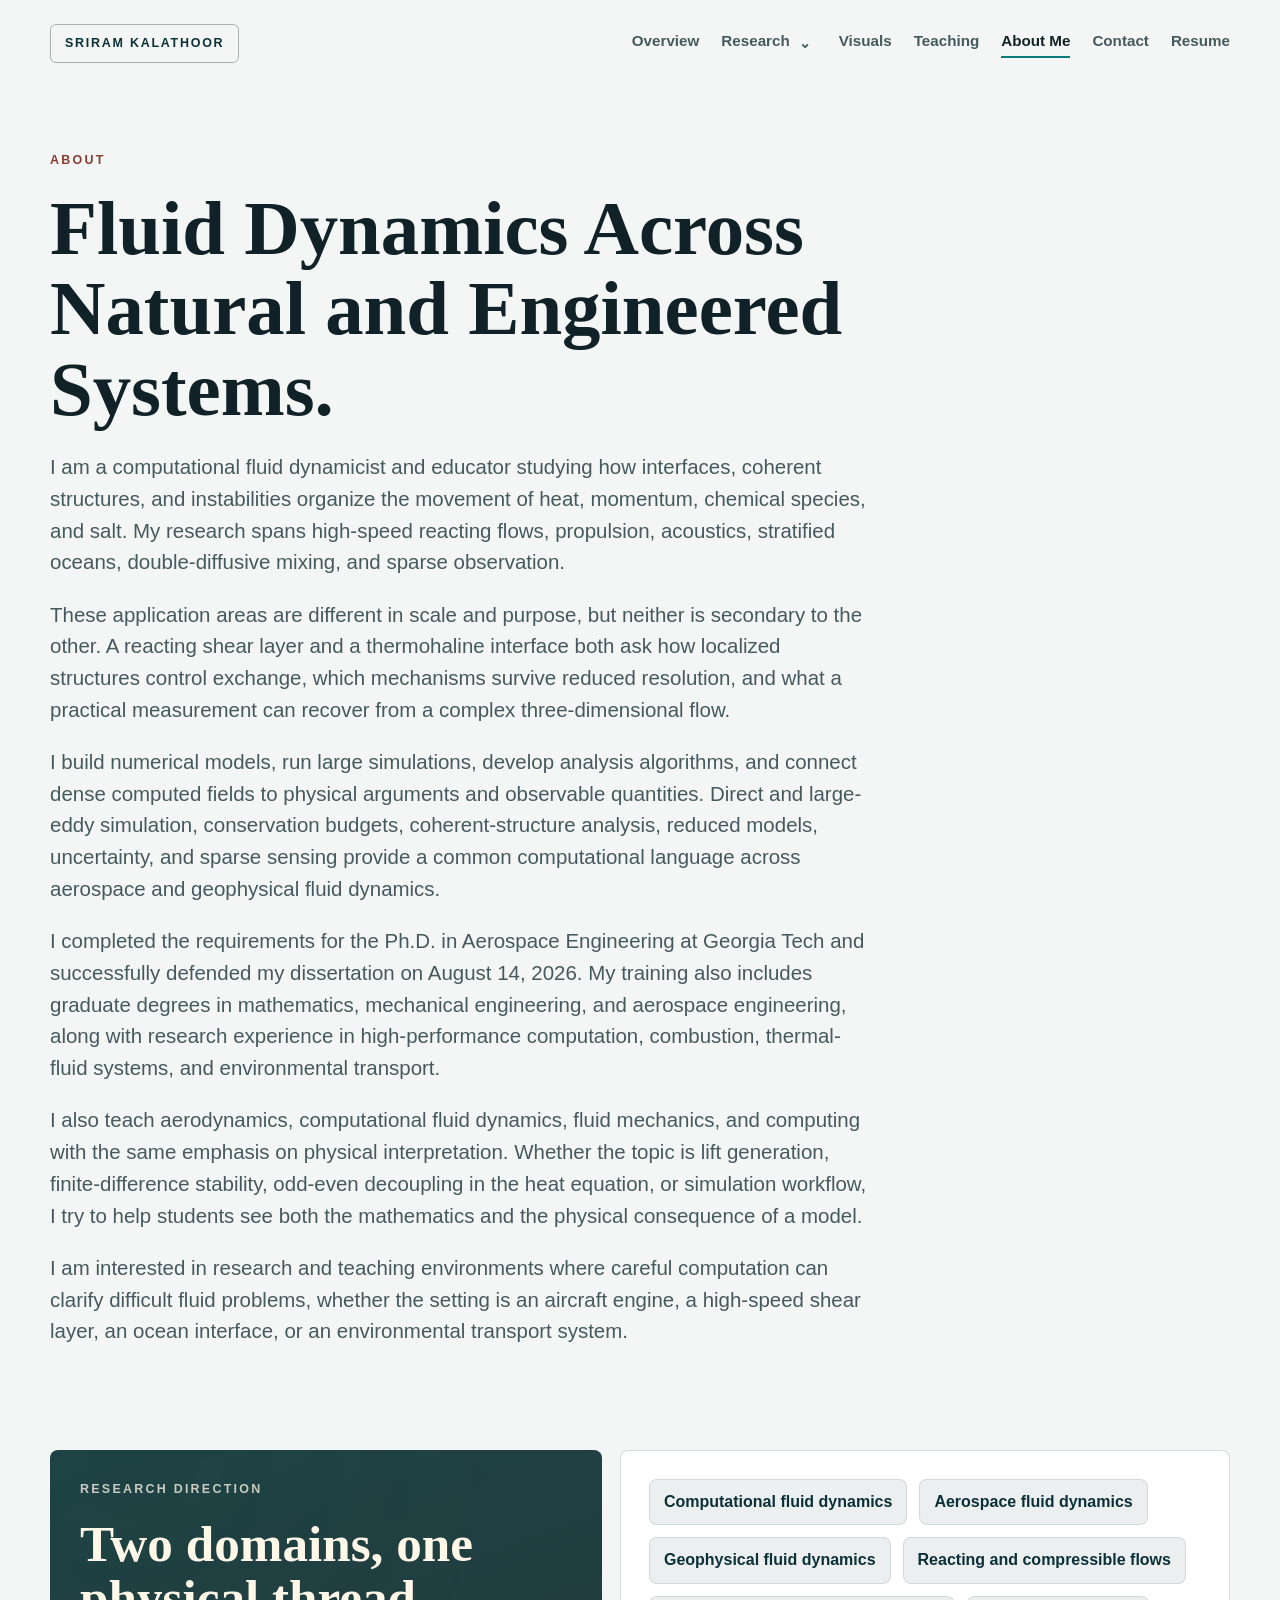
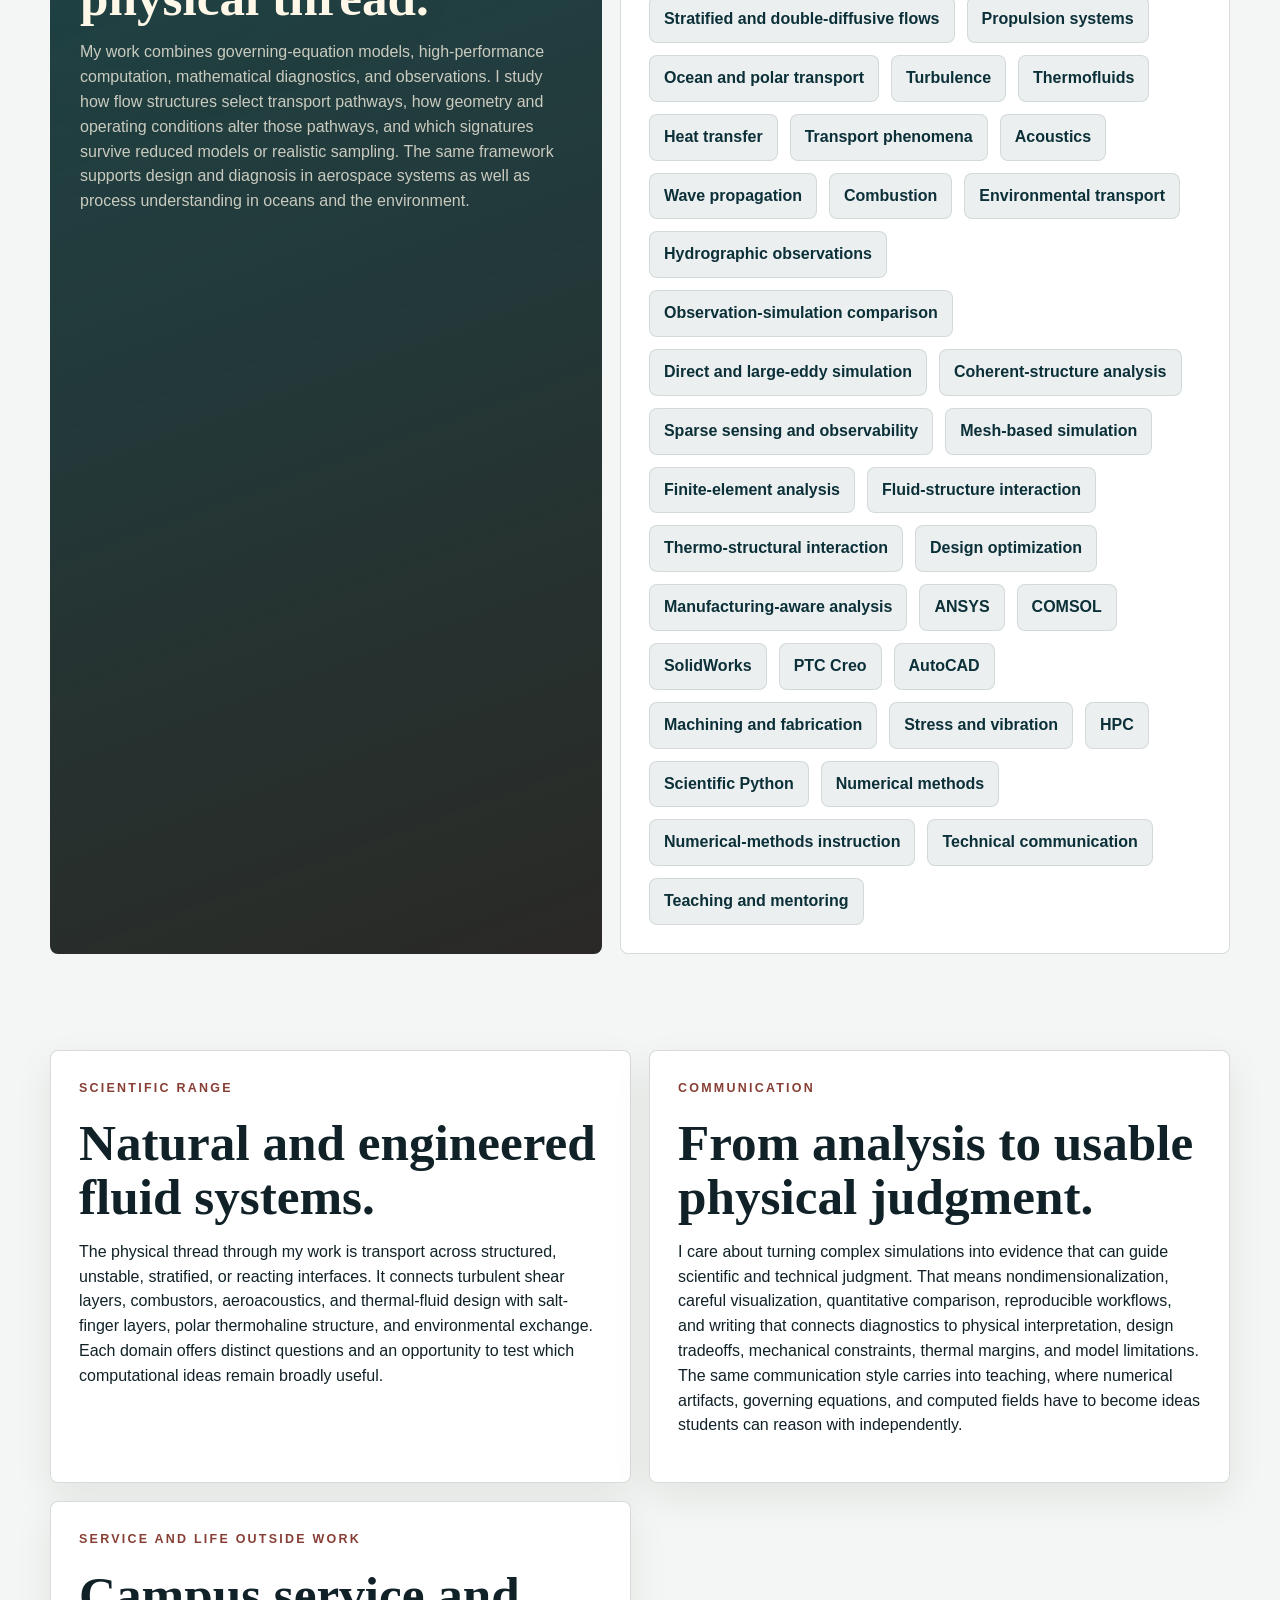
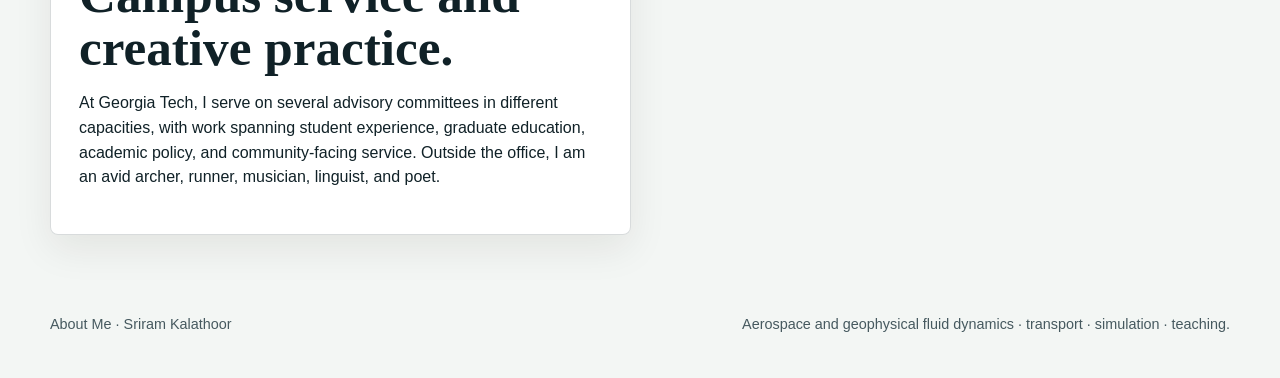
==== commit 973429f5: "Split research portfolio into balanced domain pages" ====
--- a/about.html
+++ b/about.html
@@ -6,18 +6,23 @@
     <title>About | Sriram Kalathoor</title>
     <meta
       name="description"
-      content="About Sriram Kalathoor: computational geophysical fluid dynamicist studying environmental transport across oceanic, atmospheric, and engineered fluid systems."
+      content="About Sriram Kalathoor, a computational fluid dynamicist studying transport across aerospace, oceanic, polar, and engineered systems."
     />
     <meta name="robots" content="index, follow" />
     <link rel="canonical" href="https://sriramp28.github.io/about.html" />
     <meta property="og:title" content="About Sriram Kalathoor" />
-    <meta property="og:description" content="Computational geophysical fluid dynamics, environmental transport, ocean mixing, turbulence, reacting flows, and scientific education." />
+    <meta property="og:description" content="Computational fluid dynamics across aerospace and geophysical systems, with research in transport, turbulence, reaction, and observation." />
     <meta property="og:type" content="profile" />
     <meta property="og:url" content="https://sriramp28.github.io/about.html" />
-    <meta name="twitter:card" content="summary" />
+    <meta property="og:image" content="https://sriramp28.github.io/assets/social-preview.png" />
+    <meta property="og:image:width" content="1200" />
+    <meta property="og:image:height" content="630" />
+    <meta property="og:image:alt" content="Sriram Kalathoor computational fluid dynamics across aerospace and geophysical systems" />
+    <meta name="twitter:card" content="summary_large_image" />
     <meta name="twitter:title" content="About Sriram Kalathoor" />
-    <meta name="twitter:description" content="Computational geophysical fluid dynamicist, environmental transport researcher, numerical modeler, instructor, and mentor." />
-    <link rel="stylesheet" href="styles.css?v=20260712-earth-systems" />
+    <meta name="twitter:description" content="Computational fluid dynamicist working across aerospace and geophysical systems, numerical modeling, teaching, and mentorship." />
+    <meta name="twitter:image" content="https://sriramp28.github.io/assets/social-preview.png" />
+    <link rel="stylesheet" href="styles.css?v=20260818-research-split" />
   </head>
   <body>
     <header class="site-header">
@@ -25,7 +30,16 @@
         <a class="brand" href="index.html">Sriram Kalathoor</a>
         <div class="nav-links">
           <a href="index.html">Overview</a>
-          <a href="research.html">Research</a>
+          <div class="nav-dropdown">
+            <div class="nav-dropdown-trigger">
+              <a class="nav-dropdown-link" href="research.html">Research</a>
+              <button class="nav-dropdown-toggle" type="button" aria-expanded="false" aria-controls="research-submenu" aria-label="Open research menu"><span aria-hidden="true">⌄</span></button>
+            </div>
+            <div class="nav-dropdown-menu" id="research-submenu">
+              <a href="research-aerospace.html">Aerospace Engineering</a>
+              <a href="research-geophysics.html">Geophysics &amp; Oceanography</a>
+            </div>
+          </div>
           <a href="media.html">Visuals</a>
           <a href="teaching.html">Teaching</a>
           <a aria-current="page" href="about.html">About Me</a>
@@ -38,24 +52,28 @@
     <main>
       <section class="page-hero">
         <p class="eyebrow">About</p>
-        <h1>Aerospace Foundations, Earth-System Questions.</h1>
+        <h1>Fluid Dynamics Across Natural and Engineered Systems.</h1>
         <p>
-          I am a computational geophysical fluid dynamicist and educator studying how interfaces, stratification, and
-          turbulence govern the movement of heat and matter through the environment. My current work combines
-          high-resolution ocean simulation with hydrographic observations to examine double-diffusive mixing, polar
-          heat pathways, finite-depth transport, and what sparse measurements can reveal about evolving fluid structure.
+          I am a computational fluid dynamicist and educator studying how interfaces, coherent structures, and
+          instabilities organize the movement of heat, momentum, chemical species, and salt. My research spans
+          high-speed reacting flows, propulsion, acoustics, stratified oceans, double-diffusive mixing, and sparse observation.
         </p>
         <p>
-          I build numerical models, run large simulations, develop analysis algorithms, and connect dense computed
-          fields to physical arguments and observable quantities. The common question across this work is how
-          multiscale transport can be represented faithfully enough to explain a natural system, test a model, or guide
-          an observing strategy.
+          These application areas are different in scale and purpose, but neither is secondary to the other. A reacting
+          shear layer and a thermohaline interface both ask how localized structures control exchange, which mechanisms
+          survive reduced resolution, and what a practical measurement can recover from a complex three-dimensional flow.
         </p>
         <p>
-          My training in aerospace and mechanical engineering provides the methodological foundation for that program.
-          Earlier research on propulsion, reacting shear layers, acoustics, thermal loading, and coupled CFD/FEA taught
-          me to work across governing equations, numerical scales, and practical constraints. Those same habits now
-          support questions in ocean, polar, atmospheric, riverine, and other environmental flows.
+          I build numerical models, run large simulations, develop analysis algorithms, and connect dense computed fields
+          to physical arguments and observable quantities. Direct and large-eddy simulation, conservation budgets,
+          coherent-structure analysis, reduced models, uncertainty, and sparse sensing provide a common computational
+          language across aerospace and geophysical fluid dynamics.
+        </p>
+        <p>
+          I completed the requirements for the Ph.D. in Aerospace Engineering at Georgia Tech and successfully defended
+          my dissertation on August 14, 2026. My training also includes graduate degrees in mathematics, mechanical
+          engineering, and aerospace engineering, along with research experience in high-performance computation,
+          combustion, thermal-fluid systems, and environmental transport.
         </p>
         <p>
           I also teach aerodynamics, computational fluid dynamics, fluid mechanics, and computing with the same emphasis
@@ -64,54 +82,57 @@
           the physical consequence of a model.
         </p>
         <p>
-          I am especially interested in research and teaching opportunities in geophysical fluid dynamics, Earth-system
-          science, ocean and atmospheric dynamics, environmental transport, and computational science, including work
-          that connects first-principles models with field observations.
+          I am interested in research and teaching environments where careful computation can clarify difficult fluid
+          problems, whether the setting is an aircraft engine, a high-speed shear layer, an ocean interface, or an
+          environmental transport system.
         </p>
       </section>
 
       <section class="section split-section">
         <article class="callout">
           <p class="eyebrow">Research direction</p>
-          <h2>Transport across environmental interfaces.</h2>
+          <h2>Two domains, one physical thread.</h2>
           <p>
-            My work combines governing-equation models, high-performance computation, environmental observations, and
-            scale-aware analysis. I study how fluid interfaces select transport pathways, how boundary geometry and
-            background flow alter those pathways, and which signatures survive realistic sampling. This creates a
-            direct bridge between process-resolving simulation and the measurements used to understand the ocean and
-            the broader Earth system.
+            My work combines governing-equation models, high-performance computation, mathematical diagnostics, and
+            observations. I study how flow structures select transport pathways, how geometry and operating conditions
+            alter those pathways, and which signatures survive reduced models or realistic sampling. The same framework
+            supports design and diagnosis in aerospace systems as well as process understanding in oceans and the environment.
           </p>
         </article>
         <div class="capability-list">
+          <span>Computational fluid dynamics</span>
+          <span>Aerospace fluid dynamics</span>
           <span>Geophysical fluid dynamics</span>
-          <span>Environmental transport</span>
-          <span>Ocean and polar dynamics</span>
-          <span>Ocean mixing</span>
-          <span>Double-diffusive convection</span>
-          <span>Stratified flows</span>
-          <span>Hydrographic observations</span>
-          <span>Observation-simulation comparison</span>
+          <span>Reacting and compressible flows</span>
+          <span>Stratified and double-diffusive flows</span>
+          <span>Propulsion systems</span>
+          <span>Ocean and polar transport</span>
+          <span>Turbulence</span>
           <span>Thermofluids</span>
           <span>Heat transfer</span>
           <span>Transport phenomena</span>
           <span>Acoustics</span>
-          <span>Room acoustics</span>
           <span>Wave propagation</span>
           <span>Combustion</span>
+          <span>Environmental transport</span>
+          <span>Hydrographic observations</span>
+          <span>Observation-simulation comparison</span>
+          <span>Direct and large-eddy simulation</span>
+          <span>Coherent-structure analysis</span>
+          <span>Sparse sensing and observability</span>
           <span>Mesh-based simulation</span>
           <span>Finite-element analysis</span>
+          <span>Fluid-structure interaction</span>
+          <span>Thermo-structural interaction</span>
+          <span>Design optimization</span>
+          <span>Manufacturing-aware analysis</span>
           <span>ANSYS</span>
           <span>COMSOL</span>
           <span>SolidWorks</span>
           <span>PTC Creo</span>
           <span>AutoCAD</span>
-          <span>Design optimization</span>
-          <span>Manufacturing-aware analysis</span>
           <span>Machining and fabrication</span>
           <span>Stress and vibration</span>
-          <span>Thermo-structural interaction</span>
-          <span>Fluid-structure interaction</span>
-          <span>Mechanical design analysis</span>
           <span>HPC</span>
           <span>Scientific Python</span>
           <span>Numerical methods</span>
@@ -126,11 +147,10 @@
           <p class="eyebrow">Scientific range</p>
           <h2>Natural and engineered fluid systems.</h2>
           <p>
-            The physical thread through my work is transport across structured, unstable, or reacting interfaces. It
-            connects salt-finger layers and polar thermohaline structure to turbulent shear layers, combustors,
-            aeroacoustics, and thermal-fluid design. I am building from this foundation toward a broader program in
-            ocean, atmospheric, riverine, and lacustrine dynamics, where process-resolving computation and field data can
-            be used together to understand environmental change.
+            The physical thread through my work is transport across structured, unstable, stratified, or reacting
+            interfaces. It connects turbulent shear layers, combustors, aeroacoustics, and thermal-fluid design with
+            salt-finger layers, polar thermohaline structure, and environmental exchange. Each domain offers distinct
+            questions and an opportunity to test which computational ideas remain broadly useful.
           </p>
         </article>
 
@@ -160,9 +180,9 @@
 
     <footer class="footer">
       <span>About Me · Sriram Kalathoor</span>
-      <span>Geophysical fluid dynamics · environmental transport · simulation · observations · teaching.</span>
+      <span>Aerospace and geophysical fluid dynamics · transport · simulation · teaching.</span>
     </footer>
 
-    <script src="script.js?v=20260712-earth-systems"></script>
+    <script src="script.js?v=20260818-research-split"></script>
   </body>
 </html>
--- a/styles.css
+++ b/styles.css
@@ -100,6 +100,107 @@
   color: var(--ink);
 }
 
+.nav-dropdown {
+  position: relative;
+}
+
+.nav-dropdown-trigger {
+  align-items: center;
+  display: flex;
+}
+
+.nav-dropdown-toggle {
+  align-items: center;
+  background: transparent;
+  border: 0;
+  color: var(--ink-soft);
+  cursor: pointer;
+  display: inline-flex;
+  justify-content: center;
+  margin-left: 3px;
+  min-height: 30px;
+  min-width: 24px;
+  padding: 0;
+}
+
+.nav-dropdown-toggle span {
+  display: inline-block;
+  font-size: 0.9rem;
+  line-height: 1;
+  transition: transform 160ms ease;
+}
+
+.nav-dropdown-menu {
+  background: var(--panel-strong);
+  border: 1px solid var(--line-strong);
+  border-radius: 6px;
+  box-shadow: 0 16px 34px rgba(10, 31, 39, 0.17);
+  display: grid;
+  gap: 2px;
+  left: -14px;
+  min-width: 248px;
+  opacity: 0;
+  padding: 8px;
+  pointer-events: none;
+  position: absolute;
+  top: calc(100% + 8px);
+  transform: translateY(-5px);
+  transition: opacity 140ms ease, transform 140ms ease, visibility 140ms ease;
+  visibility: hidden;
+  z-index: 30;
+}
+
+.nav-links .nav-dropdown-menu a {
+  border: 0;
+  border-radius: 4px;
+  color: var(--ink);
+  line-height: 1.3;
+  padding: 10px 12px;
+}
+
+.nav-links .nav-dropdown-menu a:hover,
+.nav-links .nav-dropdown-menu a:focus-visible {
+  background: var(--paper-deep);
+  color: var(--deep);
+  outline: none;
+}
+
+.nav-links .nav-dropdown-menu a[aria-current="page"] {
+  background: rgba(8, 123, 120, 0.1);
+  color: var(--teal);
+}
+
+.nav-dropdown:hover .nav-dropdown-menu,
+.nav-dropdown:focus-within .nav-dropdown-menu,
+.nav-dropdown.open .nav-dropdown-menu {
+  opacity: 1;
+  pointer-events: auto;
+  transform: translateY(0);
+  visibility: visible;
+}
+
+.nav-dropdown.force-closed .nav-dropdown-menu {
+  opacity: 0;
+  pointer-events: none;
+  transform: translateY(-5px);
+  visibility: hidden;
+}
+
+.nav-dropdown.open .nav-dropdown-toggle span,
+.nav-dropdown:hover .nav-dropdown-toggle span,
+.nav-dropdown:focus-within .nav-dropdown-toggle span {
+  transform: rotate(180deg);
+}
+
+.nav-dropdown.force-closed .nav-dropdown-toggle span {
+  transform: rotate(0);
+}
+
+.nav-dropdown.current-section .nav-dropdown-link {
+  border-color: var(--teal);
+  color: var(--ink);
+}
+
 .hero {
   display: grid;
   gap: 38px;
@@ -810,6 +911,16 @@
   gap: 18px;
   grid-template-columns: repeat(3, minmax(0, 1fr));
 }
+
+.media-grid > :nth-child(1) { order: 1; }
+.media-grid > :nth-child(5) { order: 2; }
+.media-grid > :nth-child(2) { order: 3; }
+.media-grid > :nth-child(6) { order: 4; }
+.media-grid > :nth-child(3) { order: 5; }
+.media-grid > :nth-child(7) { order: 6; }
+.media-grid > :nth-child(4) { order: 7; }
+.media-grid > :nth-child(8) { order: 8; }
+.media-grid > :nth-child(n + 9) { order: 9; }
 
 .media-card {
   background: var(--panel-strong);
@@ -1287,7 +1398,7 @@
   transform: translateY(0);
 }
 
-/* Earth-system portfolio home */
+/* Dual-domain portfolio home */
 .home-main {
   margin: 0;
   max-width: none;
@@ -1301,11 +1412,9 @@
   width: min(1180px, calc(100% - 40px));
 }
 
-.earth-hero {
+.balanced-hero {
   align-items: center;
-  background-image: url("assets/research/earth-system/salt-finger-interface-hero.jpg");
-  background-position: center 52%;
-  background-size: cover;
+  background: #071820;
   color: #f7fbfa;
   display: flex;
   min-height: min(780px, 78svh);
@@ -1314,11 +1423,28 @@
   position: relative;
 }
 
-.earth-hero::before {
-  background: rgba(2, 11, 18, 0.58);
+.balanced-hero::before,
+.balanced-hero::after {
+  background-position: center;
+  background-size: cover;
   content: "";
-  inset: 0;
+  inset-block: 0;
   position: absolute;
+  width: 50%;
+}
+
+.balanced-hero::before {
+  background-image:
+    linear-gradient(rgba(2, 11, 18, 0.64), rgba(2, 11, 18, 0.72)),
+    url("assets/research/tml-flow-thermochemical-interfaces.png");
+  left: 0;
+}
+
+.balanced-hero::after {
+  background-image:
+    linear-gradient(rgba(2, 11, 18, 0.56), rgba(2, 11, 18, 0.68)),
+    url("assets/research/earth-system/salt-finger-interface-hero.jpg");
+  right: 0;
 }
 
 .earth-hero-copy {
@@ -1327,11 +1453,11 @@
   z-index: 1;
 }
 
-.earth-hero .eyebrow {
+.balanced-hero .eyebrow {
   color: #f3cf6b;
 }
 
-.earth-hero h1 {
+.balanced-hero h1 {
   font-size: clamp(3.4rem, 7vw, 6.8rem);
   max-width: none;
 }
@@ -1371,7 +1497,7 @@
 .research-pillars {
   display: grid;
   gap: 30px;
-  grid-template-columns: repeat(3, minmax(0, 1fr));
+  grid-template-columns: repeat(4, minmax(0, 1fr));
   margin-top: 42px;
 }
 
@@ -1386,6 +1512,10 @@
 
 .pillar:nth-child(3) {
   border-color: var(--gold);
+}
+
+.pillar:nth-child(4) {
+  border-color: var(--deep);
 }
 
 .pillar > span {
@@ -1427,6 +1557,26 @@
   width: 100%;
 }
 
+.story-visual-pair {
+  display: grid;
+  gap: 12px;
+  grid-template-columns: repeat(2, minmax(0, 1fr));
+}
+
+.story-visual-pair img:first-child {
+  object-position: center;
+}
+
+.story-visual-pair img:last-child {
+  object-position: center 52%;
+}
+
+.domain-text-links {
+  display: grid;
+  gap: 10px;
+  margin-top: 22px;
+}
+
 .story-band .eyebrow {
   color: #f3cf6b;
 }
@@ -1478,28 +1628,170 @@
   color: var(--ink-soft);
 }
 
-/* Earth-system research program */
-.program-grid {
-  display: grid;
-  gap: 22px;
+/* Research programs */
+.research-domain-nav {
+  border-bottom: 1px solid var(--line-strong);
+  border-top: 1px solid var(--line-strong);
+  display: grid;
   grid-template-columns: repeat(2, minmax(0, 1fr));
-  margin-top: 40px;
-}
-
-.program-card {
+}
+
+.research-domain-nav a {
+  align-items: start;
+  display: grid;
+  gap: 18px;
+  grid-template-columns: auto 1fr;
+  padding: 24px 30px 24px 0;
+}
+
+.research-domain-nav a + a {
+  border-left: 1px solid var(--line-strong);
+  padding-left: 30px;
+}
+
+.research-programs {
+  display: flex;
+  flex-direction: column;
+}
+
+.research-domain-nav > a > span {
+  color: var(--teal);
+  font-size: 0.78rem;
+  font-weight: 900;
+  padding-top: 4px;
+}
+
+.research-domain-nav strong,
+.research-domain-nav small {
+  display: block;
+}
+
+.research-domain-nav strong {
+  font-family: "Iowan Old Style", "Palatino", "Georgia", serif;
+  font-size: 1.34rem;
+  line-height: 1.2;
+}
+
+.research-domain-nav small {
+  color: var(--ink-soft);
+  font-size: 0.9rem;
+  margin-top: 7px;
+}
+
+.research-domain-nav a:hover strong {
+  color: var(--teal);
+}
+
+.research-domain-nav a[aria-current="page"] {
+  background: rgba(8, 123, 120, 0.055);
+}
+
+.research-domain-nav a[aria-current="page"] strong {
+  color: var(--teal);
+}
+
+.research-overview-section {
+  padding-bottom: 30px;
+}
+
+.domain-preview-grid {
+  display: grid;
+  gap: 24px;
+  grid-template-columns: repeat(2, minmax(0, 1fr));
+  margin-top: 42px;
+}
+
+.domain-preview-card {
   background: #ffffff;
   border: 1px solid var(--line);
   border-radius: 8px;
-  display: grid;
-  grid-template-rows: 260px 1fr;
+  display: flex;
+  flex-direction: column;
   overflow: hidden;
 }
 
+.domain-preview-card > img {
+  aspect-ratio: 16 / 9;
+  display: block;
+  object-fit: cover;
+  width: 100%;
+}
+
+.domain-preview-card > div {
+  display: flex;
+  flex: 1;
+  flex-direction: column;
+  padding: 30px;
+}
+
+.domain-preview-card h2 {
+  font-size: clamp(1.7rem, 3vw, 2.45rem);
+}
+
+.domain-preview-card p:not(.eyebrow) {
+  color: var(--ink-soft);
+  margin: 18px 0 26px;
+}
+
+.domain-preview-card .button {
+  align-self: flex-start;
+  margin-top: auto;
+}
+
+.shared-methods-section {
+  border-top: 1px solid var(--line-strong);
+  padding-top: 52px;
+}
+
+.cross-domain-callout {
+  align-items: center;
+  background: linear-gradient(135deg, rgba(8, 123, 120, 0.08), rgba(177, 79, 63, 0.08));
+  border: 1px solid var(--line-strong);
+  border-radius: 8px;
+  display: flex;
+  gap: 36px;
+  justify-content: space-between;
+  margin: 24px 0 54px;
+  padding: 30px;
+}
+
+.cross-domain-callout h2 {
+  font-size: clamp(1.6rem, 3vw, 2.35rem);
+}
+
+.cross-domain-callout p:not(.eyebrow) {
+  color: var(--ink-soft);
+  margin: 12px 0 0;
+  max-width: 720px;
+}
+
+.cross-domain-callout .eyebrow {
+  margin-bottom: 10px;
+}
+
+.cross-domain-callout .button {
+  flex: 0 0 auto;
+}
+
+.program-grid {
+  display: grid;
+  gap: 22px;
+  grid-template-columns: 1fr;
+  margin-top: 40px;
+}
+
+.program-card {
+  align-items: stretch;
+  background: #ffffff;
+  border: 1px solid var(--line);
+  border-radius: 8px;
+  display: grid;
+  grid-template-columns: minmax(340px, 0.9fr) minmax(0, 1.1fr);
+  overflow: hidden;
+}
+
 .program-card-wide {
-  align-items: stretch;
-  grid-column: 1 / -1;
-  grid-template-columns: minmax(0, 1.15fr) minmax(340px, 0.85fr);
-  grid-template-rows: none;
+  grid-column: auto;
 }
 
 .program-card img,
@@ -1507,18 +1799,20 @@
   background: #06151b;
   display: block;
   height: 100%;
-  min-height: 260px;
+  min-height: 300px;
   object-fit: cover;
   width: 100%;
 }
 
-.program-card-wide img,
-.program-card-wide video {
-  min-height: 340px;
+.program-card .program-visual-contain {
+  background: #071820;
+  object-fit: contain;
+  padding: 12px;
 }
 
 .program-card > div {
-  padding: 24px;
+  align-self: center;
+  padding: 30px;
 }
 
 .program-status {
@@ -1540,6 +1834,7 @@
 }
 
 .program-card .text-link {
+  color: var(--oxide);
   margin-top: 18px;
 }
 
@@ -1602,9 +1897,9 @@
     grid-template-columns: 1fr;
   }
 
-  .program-card-wide {
-    grid-template-columns: 1fr;
-    grid-template-rows: 300px 1fr;
+  .research-pillars,
+  .program-card {
+    grid-template-columns: repeat(2, minmax(0, 1fr));
   }
 }
 
@@ -1641,14 +1936,23 @@
     overflow-wrap: anywhere;
   }
 
-  .earth-hero .hero-actions {
+  .nav-dropdown-trigger {
+    justify-content: flex-start;
+  }
+
+  .nav-dropdown-menu {
+    left: 0;
+    min-width: min(280px, calc(100vw - 28px));
+  }
+
+  .balanced-hero .hero-actions {
     display: grid;
     gap: 8px;
     grid-template-columns: repeat(2, minmax(0, 1fr));
     width: 100%;
   }
 
-  .earth-hero .button {
+  .balanced-hero .button {
     justify-content: center;
     font-size: 0.82rem;
     min-width: 0;
@@ -1658,11 +1962,14 @@
     width: 100%;
   }
 
-  .earth-hero .button:last-child {
+  .balanced-hero .button:first-child {
     grid-column: 1 / -1;
-    justify-self: start;
-    min-width: 104px;
-    width: auto;
+  }
+
+  .balanced-hero .button:last-child {
+    grid-column: auto;
+    justify-self: stretch;
+    width: 100%;
   }
 
   .hero,
@@ -1686,13 +1993,41 @@
     grid-template-columns: 1fr;
   }
 
+  .domain-preview-grid {
+    grid-template-columns: 1fr;
+  }
+
+  .cross-domain-callout {
+    align-items: flex-start;
+    flex-direction: column;
+  }
+
+  .research-domain-nav {
+    grid-template-columns: 1fr;
+  }
+
+  .research-domain-nav a {
+    padding: 20px 0;
+  }
+
+  .research-domain-nav a + a {
+    border-left: 0;
+    border-top: 1px solid var(--line-strong);
+    padding-left: 0;
+  }
+
   .program-grid {
     grid-template-columns: 1fr;
   }
 
-  .program-card-wide {
-    grid-column: auto;
+  .program-card {
+    grid-template-columns: 1fr;
     grid-template-rows: 240px 1fr;
+  }
+
+  .program-card img,
+  .program-card video {
+    min-height: 240px;
   }
 
   .research-filter-control {
@@ -1709,16 +2044,30 @@
     height: 260px;
   }
 
-  .earth-hero {
+  .balanced-hero {
     align-items: flex-end;
-    background-position: 42% center;
     max-width: 100vw;
     min-height: 0;
     padding: 32px 20px;
     width: 100vw;
   }
 
-  .earth-hero h1 {
+  .balanced-hero::before,
+  .balanced-hero::after {
+    height: 50%;
+    inset-inline: 0;
+    width: 100%;
+  }
+
+  .balanced-hero::before {
+    inset-block: 0 auto;
+  }
+
+  .balanced-hero::after {
+    inset-block: auto 0;
+  }
+
+  .balanced-hero h1 {
     font-size: clamp(2.7rem, 12vw, 3.6rem);
   }
 
@@ -1728,7 +2077,7 @@
     width: 100%;
   }
 
-  .earth-hero .eyebrow {
+  .balanced-hero .eyebrow {
     font-size: 0.68rem;
     margin-bottom: 12px;
   }
@@ -1743,7 +2092,7 @@
     margin-top: 14px;
   }
 
-  .earth-hero .hero-actions {
+  .balanced-hero .hero-actions {
     margin-top: 20px;
   }
 
@@ -1756,6 +2105,10 @@
     min-height: 260px;
   }
 
+  .story-visual-pair {
+    grid-template-columns: 1fr;
+  }
+
   .trajectory-links a {
     gap: 6px;
     grid-template-columns: 1fr;
